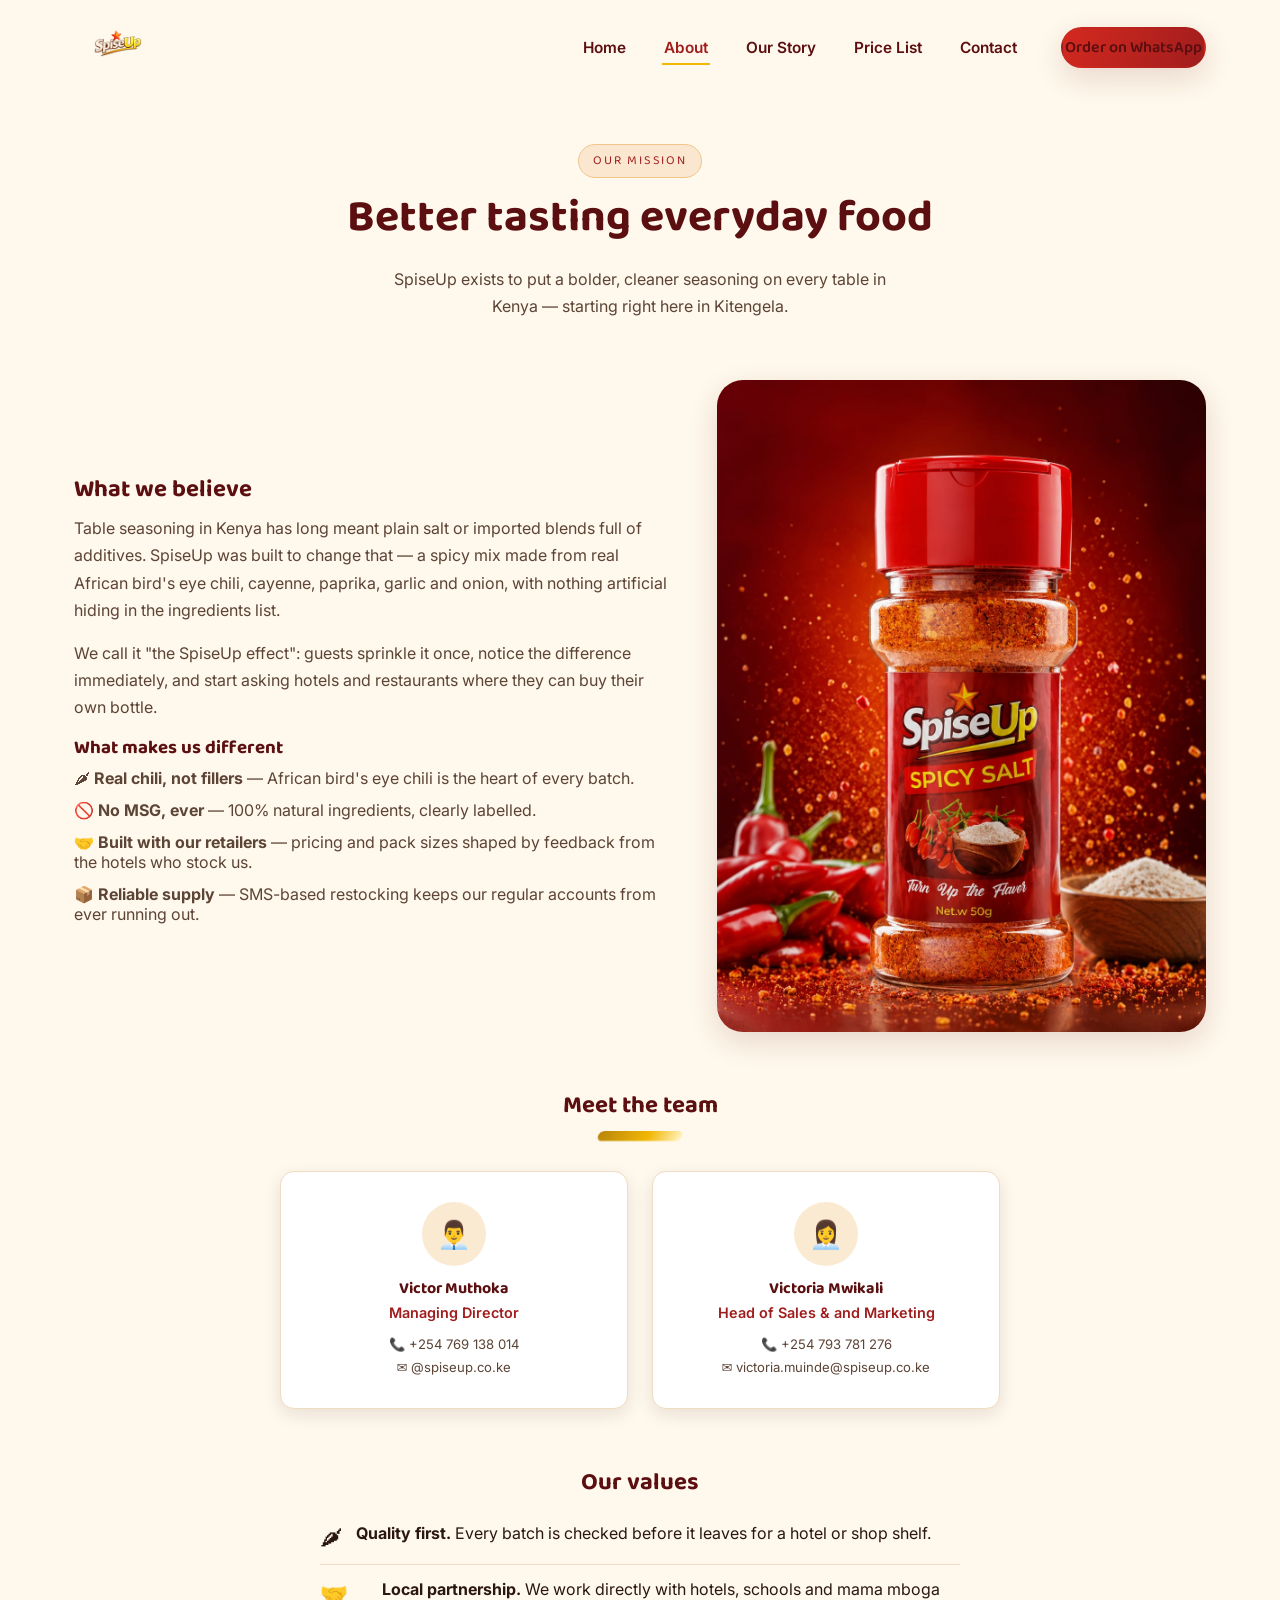
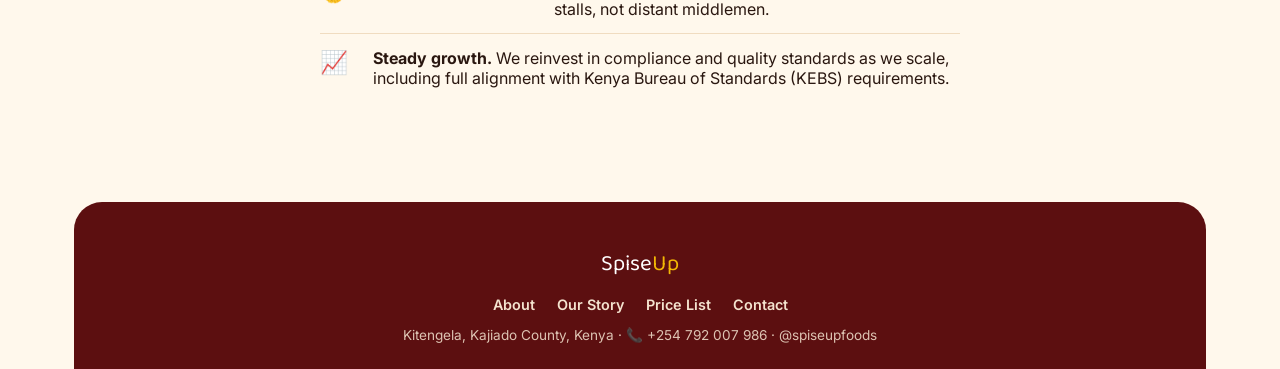
==== about.html @ 9e59626f "Updated Website" ====
<!DOCTYPE html>
<html lang="en">
<head>
  <meta charset="UTF-8">
  <meta name="viewport" content="width=device-width, initial-scale=1.0">
  <title>About SpiseUp — Our Mission</title>
  <link rel="icon" href="images\spiseup.png">
  <link href="https://fonts.googleapis.com/css2?family=Baloo+2:wght@500;600;700;800&family=Inter:wght@400;500;600;700&display=swap" rel="stylesheet">
  <link rel="stylesheet" href="style.css">
</head>
<body>
  <div class="container">
    <nav class="navbar">
      <a href="index.html" class="logo"><img src="images\spiseup.png" alt="SpiseUp logo" class="logo-img"></a>
      <ul class="nav-links" id="navLinks">
        <li><a href="index.html">Home</a></li>
        <li><a href="about.html" class="active">About</a></li>
        <li><a href="story.html">Our Story</a></li>
        <li><a href="wholesale.html">Price List</a></li>
        <li><a href="contact.html">Contact</a></li>
        <li class="nav-cta"><a href="https://wa.me/254792007986" class="btn-primary order-btn" target="_blank" rel="noopener">Order on WhatsApp</a></li>
      </ul>
      <button class="nav-toggle" id="navToggle" aria-label="Toggle menu" aria-expanded="false"><span></span><span></span><span></span></button>
    </nav>

    <div class="page-header">
      <div class="eyebrow center">Our mission</div>
      <h1> Better tasting everyday food</h1>
      <p>SpiseUp exists to put a bolder, cleaner seasoning on every table in Kenya — starting right here in Kitengela.</p>
    </div>

    <div class="about-content">
      <div class="about-grid">
        <div class="about-text">
          <h2>What we believe</h2>
          <p>Table seasoning in Kenya has long meant plain salt or imported blends full of additives. SpiseUp was built to change that — a spicy mix made from real African bird's eye chili, cayenne, paprika, garlic and onion, with nothing artificial hiding in the ingredients list.</p>
          <p>We call it "the SpiseUp effect": guests sprinkle it once, notice the difference immediately, and start asking hotels and restaurants where they can buy their own bottle.</p>
          <h3>What makes us different</h3>
          <ul class="about-list">
            <li>🌶 <strong>Real chili, not fillers</strong> — African bird's eye chili is the heart of every batch.</li>
            <li>🚫 <strong>No MSG, ever</strong> — 100% natural ingredients, clearly labelled.</li>
            <li>🤝 <strong>Built with our retailers</strong> — pricing and pack sizes shaped by feedback from the hotels who stock us.</li>
            <li>📦 <strong>Reliable supply</strong> — SMS-based restocking keeps our regular accounts from ever running out.</li>
          </ul>
        </div>
        <div class="about-image">
          <img src="images/bottle-studio.jpg" alt="SpiseUp Spicy Mix bottle with fresh chili peppers">
        </div>
      </div>

      <div class="team-section">
        <h2>Meet the team</h2>
        <div class="swoosh center" style="display:block; margin:0 auto 30px;"></div>
        <div class="team-grid">
          <div class="team-member">
            <div class="member-avatar">👨‍💼</div>
            <h4>Victor Muthoka</h4>
            <p class="role">Managing Director</p>
            <p class="contact-line">📞 +254 769 138 014<br>✉️ <victor class="muthoka"></victor>@spiseup.co.ke</p>
          </div>
          <div class="team-member">
            <div class="member-avatar">👩‍💼</div>
            <h4>Victoria Mwikali</h4>
            <p class="role">Head of Sales &amp; and Marketing</p>
            <p class="contact-line">📞 +254 793 781 276<br>✉️ victoria.muinde@spiseup.co.ke</p>
          </div>
        </div>
      </div>

      <div class="values-section" style="padding-top:0;">
        <h2>Our values</h2>
        <ul class="values-list">
          <li><span class="values-icon">🌶</span><div><strong>Quality first.</strong> Every batch is checked before it leaves for a hotel or shop shelf.</div></li>
          <li><span class="values-icon">🤝</span><div><strong>Local partnership.</strong> We work directly with hotels, schools and mama mboga stalls, not distant middlemen.</div></li>
          <li><span class="values-icon">📈</span><div><strong>Steady growth.</strong> We reinvest in compliance and quality standards as we scale, including full alignment with Kenya Bureau of Standards (KEBS) requirements.</div></li>
        </ul>
      </div>
    </div>

    <footer>
      <div class="logo-line">Spise<span>Up</span></div>
      <div class="footer-links">
        <a href="about.html">About</a>
        <a href="story.html">Our Story</a>
        <a href="wholesale.html">Price List</a>
        <a href="contact.html">Contact</a>
      </div>
      <div class="footer-meta">Kitengela, Kajiado County, Kenya · 📞 +254 792 007 986 · @spiseupfoods</div>
    </footer>
  </div>
  <script src="script.js"></script>
</body>
</html>
---- style.css ----
/* =========================================================
   SpiseUp Spicy Salt — Brand Stylesheet
   Palette pulled directly from the product label:
   deep maroon shadow, brand red, gold lettering, cream base
   ========================================================= */

:root {
  --maroon:      #5c0f10;   /* deepest shadow on the label gradient */
  --red:         #a01d1d;   /* core label red */
  --red-bright:  #d4291f;   /* hot accent / hover / CTA */
  --gold:        #f2b705;   /* "Up" lettering gold */
  --gold-dark:   #b9860a;   /* gold on light backgrounds (AA contrast) */
  --cream:       #fff8ec;   /* base page background */
  --cream-deep:  #fbead2;   /* alternate section background */
  --ink:         #2a1710;   /* near-black brown for body text */
  --ink-soft:    #5c4436;   /* secondary text */
  --white:       #ffffff;

  --font-display: "Baloo 2", "Fredoka", system-ui, sans-serif;
  --font-body: "Inter", system-ui, -apple-system, sans-serif;

  --radius: 14px;
  --radius-lg: 26px;
  --shadow-soft: 0 10px 30px rgba(92, 15, 16, 0.14);
  --shadow-card: 0 6px 18px rgba(42, 23, 16, 0.10);
  --container: 1180px;
}

* { box-sizing: border-box; }
html { scroll-behavior: smooth; }

body {
  margin: 0;
  font-family: var(--font-body);
  color: var(--ink);
  background: var(--cream);
  -webkit-font-smoothing: antialiased;
  overflow-x: hidden;
}

img { max-width: 100%; display: block; }
a { text-decoration: none; color: inherit; }
ul { list-style: none; margin: 0; padding: 0; }

h1, h2, h3, h4 {
  font-family: var(--font-display);
  color: var(--maroon);
  line-height: 1.15;
  margin: 0 0 0.5em;
}

p { line-height: 1.7; color: var(--ink-soft); margin: 0 0 1em; }

.container {
  max-width: var(--container);
  margin: 0 auto;
  padding: 0 24px;
}

:focus-visible {
  outline: 3px solid var(--gold-dark);
  outline-offset: 2px;
}

@media (prefers-reduced-motion: reduce) {
  * { animation: none !important; transition: none !important; }
}

/* ---------- Signature motif: the gold swoosh ---------- */
.swoosh {
  display: inline-block;
  width: 84px;
  height: 10px;
  margin-top: 6px;
  background: linear-gradient(100deg, var(--gold-dark), var(--gold) 60%, #fff4c2);
  border-radius: 999px;
  transform: skewX(-18deg);
}
.center .swoosh { margin-left: auto; margin-right: auto; }

.eyebrow {
  display: inline-flex;
  align-items: center;
  gap: 8px;
  font-family: var(--font-display);
  font-size: 0.78rem;
  letter-spacing: 0.14em;
  text-transform: uppercase;
  color: var(--red);
  background: #fbe6cf;
  border: 1px solid #f0c68a;
  padding: 6px 14px;
  border-radius: 999px;
  margin-bottom: 14px;
}

/* ---------- Buttons ---------- */
.btn-primary, .btn-outline, .btn-ghost {
  display: inline-flex;
  align-items: center;
  gap: 8px;
  font-family: var(--font-display);
  font-weight: 600;
  font-size: 1rem;
  padding: 14px 28px;
  border-radius: 999px;
  border: 2px solid transparent;
  cursor: pointer;
  transition: transform 0.15s ease, box-shadow 0.15s ease, background 0.15s ease;
}
.btn-primary {
  background: linear-gradient(120deg, var(--red-bright), var(--red));
  color: var(--white);
  box-shadow: var(--shadow-soft);
}
.btn-primary:hover { transform: translateY(-2px); box-shadow: 0 14px 30px rgba(160,29,29,0.28); }

.btn-outline {
  background: transparent;
  color: var(--maroon);
  border-color: var(--maroon);
}
.btn-outline:hover { background: var(--maroon); color: var(--white); }

.btn-gold {
  background: linear-gradient(120deg, var(--gold), #ffd447);
  color: var(--maroon);
  box-shadow: 0 10px 24px rgba(242, 183, 5, 0.35);
}
.btn-gold:hover { transform: translateY(-2px); }

/* ---------- Navbar ---------- */
.navbar {
  display: flex;
  align-items: center;
  justify-content: space-between;
  padding: 18px 0;
}
.logo-img {
  height: 58px;
  width: auto;
  transform-origin: center;
  animation: navLogoPop 0.9s cubic-bezier(0.34, 1.56, 0.64, 1) both;
}

/* Logo pops in from small to full size so it's the first thing that catches the eye */
@keyframes navLogoPop {
  0% { opacity: 0; transform: scale(0.3); }
  55% { opacity: 1; transform: scale(1.18); }
  75% { transform: scale(0.95); }
  100% { opacity: 1; transform: scale(1); }
}

@media (max-width: 600px) {
  .logo-img { height: 46px; }
}
.nav-links {
  display: flex;
  gap: 34px;
  align-items: center;
  font-weight: 600;
  font-size: 0.96rem;
}
.nav-links a {
  color: var(--maroon);
  padding: 6px 2px;
  border-bottom: 2px solid transparent;
  transition: border-color 0.15s ease, color 0.15s ease;
}
.nav-links a:hover, .nav-links a.active {
  border-color: var(--gold);
  color: var(--red);
}
.nav-cta { margin-left: 8px; }

.nav-toggle {
  display: none;
  flex-direction: column;
  gap: 5px;
  background: none;
  border: none;
  cursor: pointer;
  padding: 6px;
}
.nav-toggle span {
  width: 26px;
  height: 3px;
  background: var(--maroon);
  border-radius: 2px;
}

@media (max-width: 860px) {
  .nav-toggle { display: flex; }
  .nav-links {
    position: absolute;
    top: 76px;
    left: 24px;
    right: 24px;
    background: var(--white);
    flex-direction: column;
    align-items: flex-start;
    gap: 4px;
    padding: 18px;
    border-radius: var(--radius);
    box-shadow: var(--shadow-soft);
    display: none;
    z-index: 40;
  }
  .nav-links.open { display: flex; }
  .nav-links a { width: 100%; padding: 10px 4px; }
  .nav-cta { width: 100%; }
  .nav-cta .btn-primary, .nav-cta .btn-outline { width: 100%; justify-content: center; }
}

/* ---------- Hero ---------- */
.hero {
  display: grid;
  grid-template-columns: 1.05fr 0.95fr;
  align-items: center;
  gap: 40px;
  padding: 40px 0 70px;
  position: relative;
}
.hero::before {
  content: "";
  position: absolute;
  top: -60px; right: -140px;
  width: 480px; height: 480px;
  background: radial-gradient(circle, rgba(160,29,29,0.14), transparent 70%);
  z-index: -1;
  border-radius: 50%;
}
.hero-badge {
  display: inline-block;
  font-family: var(--font-display);
  font-size: 0.82rem;
  letter-spacing: 0.08em;
  color: var(--maroon);
  background: var(--cream-deep);
  border: 1px solid #eccd93;
  padding: 7px 16px;
  border-radius: 999px;
  margin-bottom: 18px;
}
.hero h1 {
  font-size: clamp(2.3rem, 4.6vw, 3.6rem);
  font-weight: 700;
}
.hero-highlight {
  background: linear-gradient(100deg, var(--red-bright), var(--red) 60%);
  -webkit-background-clip: text;
  background-clip: text;
  color: transparent;
}
.hero-description { font-size: 1.08rem; max-width: 46ch; }
.hero-actions { display: flex; gap: 14px; flex-wrap: wrap; margin: 22px 0 34px; }

.hero-stats {
  display: flex;
  gap: 34px;
  flex-wrap: wrap;
}
.stat {
  font-family: var(--font-display);
  font-size: 1.6rem;
  color: var(--red);
  font-weight: 700;
}
.stat span {
  display: block;
  font-family: var(--font-body);
  font-size: 0.78rem;
  font-weight: 500;
  color: var(--ink-soft);
  margin-top: 2px;
}

.hero-image { position: relative; display: flex; justify-content: center; }
.hero-image::before {
  content: "";
  position: absolute;
  width: 320px; height: 320px;
  background: radial-gradient(circle, rgba(242,183,5,0.30), transparent 72%);
  border-radius: 50%;
  z-index: 0;
}
.hero-image-img {
  position: relative;
  z-index: 1;
  max-height: 420px;
  width: auto;
  margin: 0 auto;
  filter: drop-shadow(0 22px 30px rgba(42,23,16,0.25));
}

@media (max-width: 900px) {
  .hero { grid-template-columns: 1fr; text-align: center; padding-top: 20px; }
  .hero-description { margin: 0 auto 1em; }
  .hero-actions, .hero-stats { justify-content: center; }
  .hero-image { order: -1; }
}

/* ---------- Section shared ---------- */
.section-title {
  font-size: clamp(1.6rem, 3vw, 2.2rem);
}
.section-sub {
  max-width: 56ch;
  margin: 0 auto 40px;
  color: var(--ink-soft);
}
.center { text-align: center; }
section, .featured, .menu-preview, .cta-section { padding: 70px 0; }

/* ---------- Feature cards ---------- */
.cards {
  display: grid;
  grid-template-columns: repeat(4, 1fr);
  gap: 22px;
}
.card {
  background: var(--white);
  border: 1px solid #f0dcc0;
  border-radius: var(--radius-lg);
  padding: 28px 24px;
  box-shadow: var(--shadow-card);
  transition: transform 0.18s ease, box-shadow 0.18s ease;
}
.card:hover { transform: translateY(-6px); box-shadow: var(--shadow-soft); }
.card-icon {
  width: 52px; height: 52px;
  display: flex; align-items: center; justify-content: center;
  font-size: 1.5rem;
  background: var(--cream-deep);
  border-radius: 14px;
  margin-bottom: 14px;
}
.card h3 { font-size: 1.15rem; margin-bottom: 8px; }
.card p { font-size: 0.94rem; margin: 0; }

@media (max-width: 980px) { .cards { grid-template-columns: 1fr 1fr; } }
@media (max-width: 600px) { .cards { grid-template-columns: 1fr; } }

/* ---------- Product spotlight ---------- */
.menu-preview { background: var(--cream-deep); border-radius: var(--radius-lg); }
.menu-grid {
  display: grid;
  grid-template-columns: repeat(3, 1fr);
  gap: 26px;
}
.menu-item {
  background: var(--white);
  border-radius: var(--radius);
  overflow: hidden;
  box-shadow: var(--shadow-card);
  text-align: center;
  padding-bottom: 20px;
  display: flex;
  flex-direction: column;
}
.menu-img-wrap {
  width: 100%;
  aspect-ratio: 4 / 5;
  overflow: hidden;
  border-bottom: 4px solid var(--gold);
  background: var(--cream-deep);
}
.menu-img {
  width: 100%;
  height: 100%;
  object-fit: cover;
}

/* Text-only spec card, used when a photo isn't the best fit */
.menu-item-info {
  background: var(--cream-deep);
  border-radius: var(--radius);
  box-shadow: var(--shadow-card);
  padding: 30px 24px;
  text-align: center;
  display: flex;
  flex-direction: column;
  align-items: center;
  justify-content: center;
}
.menu-item-info .spec-icon {
  font-size: 2.2rem;
  margin-bottom: 14px;
}
.menu-item h4 { margin: 16px 0 4px; font-size: 1.05rem; }
.price {
  font-family: var(--font-display);
  color: var(--red);
  font-weight: 700;
}
.tag-row { display: flex; gap: 8px; flex-wrap: wrap; justify-content: center; margin-top: 10px; }
.chip {
  font-size: 0.72rem;
  font-weight: 700;
  padding: 4px 11px;
  border-radius: 999px;
}
.chip-chili { background: #fff0e0; color: #c05000; border: 1px solid #f0c090; }
.chip-green { background: #e6f4e6; color: #2b7a2b; border: 1px solid #a8d8a8; }
.chip-blue  { background: #e6ecff; color: #3049b0; border: 1px solid #aebbf2; }
.chip-gold  { background: #fff5c0; color: #8a6a00; border: 1px solid #e6c94a; }

@media (max-width: 900px) { .menu-grid { grid-template-columns: 1fr; } }

/* ---------- Channels row ---------- */
.channels {
  display: grid;
  grid-template-columns: repeat(4, 1fr);
  gap: 20px;
}
.channel {
  text-align: center;
  padding: 26px 16px;
  border: 1px dashed #e3bf85;
  border-radius: var(--radius);
}
.channel-icon { font-size: 1.8rem; margin-bottom: 10px; }
.channel h4 { font-size: 1rem; margin-bottom: 4px; }
.channel p { font-size: 0.85rem; margin: 0; }
@media (max-width: 900px) { .channels { grid-template-columns: 1fr 1fr; } }
@media (max-width: 560px) { .channels { grid-template-columns: 1fr; } }

/* ---------- CTA banner ---------- */
.cta-section {
  background: linear-gradient(120deg, var(--maroon), var(--red) 65%);
  border-radius: var(--radius-lg);
  color: var(--cream);
  display: flex;
  align-items: center;
  justify-content: space-between;
  gap: 24px;
  flex-wrap: wrap;
  padding: 50px 44px;
}
.cta-text h2 { color: var(--white); }
.cta-text p { color: #f4d9c8; margin: 0; }

@media (max-width: 700px) {
  .cta-section { flex-direction: column; text-align: center; padding: 40px 26px; }
}

/* ---------- Page header (inner pages) ---------- */
.page-header {
  text-align: center;
  padding: 50px 0 20px;
}
.page-header h1 { font-size: clamp(2rem, 4vw, 2.8rem); }
.page-header p { max-width: 50ch; margin: 0 auto; }

/* ---------- About page ---------- */
.about-grid {
  display: grid;
  grid-template-columns: 1.1fr 0.9fr;
  gap: 46px;
  align-items: center;
  padding: 40px 0;
}
.about-list li { margin-bottom: 12px; color: var(--ink-soft); }
.about-image img {
  border-radius: var(--radius-lg);
  box-shadow: var(--shadow-soft);
}
@media (max-width: 900px) { .about-grid { grid-template-columns: 1fr; } }

.team-section { padding: 20px 0 60px; text-align: center; }
.team-grid {
  display: grid;
  grid-template-columns: repeat(2, 1fr);
  gap: 24px;
  max-width: 720px;
  margin: 30px auto 0;
}
.team-member {
  background: var(--white);
  border: 1px solid #f0dcc0;
  border-radius: var(--radius);
  padding: 30px 20px;
  box-shadow: var(--shadow-card);
}
.member-avatar {
  width: 64px; height: 64px;
  margin: 0 auto 14px;
  border-radius: 50%;
  background: var(--cream-deep);
  display: flex; align-items: center; justify-content: center;
  font-size: 1.7rem;
}
.team-member h4 { margin-bottom: 2px; }
.team-member p { margin: 0; font-size: 0.9rem; }
.team-member .role { color: var(--red); font-weight: 600; }
.team-member .contact-line { font-size: 0.82rem; margin-top: 8px; }
@media (max-width: 600px) { .team-grid { grid-template-columns: 1fr; } }

.values-list { max-width: 640px; margin: 0 auto; }
.values-list li {
  display: flex; gap: 14px; align-items: flex-start;
  padding: 14px 0;
  border-bottom: 1px solid #f0dcc0;
}
.values-list li:last-child { border-bottom: none; }
.values-icon { font-size: 1.4rem; }

/* ---------- Story timeline ---------- */
.story-timeline {
  max-width: 780px;
  margin: 0 auto;
  padding: 30px 0 60px;
}
.timeline-item {
  display: grid;
  grid-template-columns: 100px 1fr;
  gap: 24px;
  position: relative;
  padding-bottom: 40px;
}
.timeline-item::before {
  content: "";
  position: absolute;
  left: 49px; top: 44px; bottom: -6px;
  width: 2px;
  background: repeating-linear-gradient(to bottom, var(--gold) 0 6px, transparent 6px 12px);
}
.timeline-item:last-child::before { display: none; }
.timeline-year {
  font-family: var(--font-display);
  font-weight: 700;
  color: var(--white);
  background: var(--red);
  border-radius: 50%;
  width: 68px; height: 68px;
  display: flex; align-items: center; justify-content: center;
  font-size: 0.95rem;
  box-shadow: var(--shadow-card);
}
.timeline-content h3 { margin-bottom: 6px; font-size: 1.15rem; }
@media (max-width: 620px) {
  .timeline-item { grid-template-columns: 60px 1fr; gap: 16px; }
  .timeline-year { width: 46px; height: 46px; font-size: 0.7rem; }
  .timeline-item::before { left: 33px; }
}

.values-section { padding: 20px 0 60px; text-align: center; }
.values-grid {
  display: grid;
  grid-template-columns: repeat(3, 1fr);
  gap: 22px;
  margin-top: 30px;
}
.value-card {
  background: var(--white);
  border: 1px solid #f0dcc0;
  border-radius: var(--radius);
  padding: 26px 20px;
  box-shadow: var(--shadow-card);
}
.value-icon { font-size: 1.6rem; margin-bottom: 10px; }
@media (max-width: 800px) { .values-grid { grid-template-columns: 1fr; } }

/* ---------- Contact page ---------- */
.contact-wrapper {
  display: grid;
  grid-template-columns: 0.9fr 1.1fr;
  gap: 36px;
  padding: 30px 0 50px;
}
.contact-info { display: grid; gap: 18px; grid-template-columns: 1fr 1fr; align-content: start; }
.info-card {
  background: var(--white);
  border: 1px solid #f0dcc0;
  border-radius: var(--radius);
  padding: 22px;
  box-shadow: var(--shadow-card);
}
.info-icon { font-size: 1.5rem; margin-bottom: 8px; }
.info-card h3 { font-size: 1rem; margin-bottom: 6px; }
.info-card p { margin: 0; font-size: 0.9rem; }

.contact-form {
  background: var(--white);
  border-radius: var(--radius-lg);
  padding: 34px;
  box-shadow: var(--shadow-soft);
}
.contact-form h2 { margin-bottom: 18px; }
.contact-form input, .contact-form textarea {
  width: 100%;
  font-family: var(--font-body);
  font-size: 0.96rem;
  padding: 13px 16px;
  margin-bottom: 14px;
  border: 1.5px solid #e7d3b8;
  border-radius: 10px;
  background: var(--cream);
  color: var(--ink);
}
.contact-form input:focus, .contact-form textarea:focus {
  outline: none;
  border-color: var(--red);
  background: var(--white);
}
.form-message {
  margin-top: 12px;
  font-size: 0.9rem;
  font-weight: 600;
  color: var(--red);
  min-height: 1.2em;
}

.map-placeholder { padding-bottom: 60px; }
.map-box {
  background: var(--cream-deep);
  border: 1px dashed #e3bf85;
  border-radius: var(--radius-lg);
  padding: 50px 24px;
  text-align: center;
}
.map-box p { margin: 0; color: var(--ink-soft); }

@media (max-width: 900px) {
  .contact-wrapper { grid-template-columns: 1fr; }
  .contact-info { grid-template-columns: 1fr 1fr; }
}
@media (max-width: 560px) { .contact-info { grid-template-columns: 1fr; } }

/* ---------- Footer ---------- */
footer {
  background: var(--maroon);
  color: #f4e3cf;
  margin-top: 40px;
  border-radius: 28px 28px 0 0;
  padding: 44px 24px 26px;
  text-align: center;
}
footer .logo-line {
  font-family: var(--font-display);
  font-size: 1.4rem;
  color: var(--white);
  margin-bottom: 14px;
}
footer .logo-line span { color: var(--gold); }
.footer-links {
  display: flex;
  gap: 22px;
  justify-content: center;
  flex-wrap: wrap;
  margin-bottom: 14px;
  font-weight: 600;
  font-size: 0.9rem;
}
.footer-links a:hover { color: var(--gold); }
footer .footer-meta { font-size: 0.85rem; opacity: 0.85; }

/* ---------- Toast (from script.js) ---------- */
.toast {
  font-family: var(--font-body);
}

/* ---------- Wholesale page (kept structure, retoned) ---------- */
.page { max-width: 980px; margin: 0 auto 60px; }
.header {
  background: linear-gradient(120deg, var(--maroon), var(--red) 70%);
  border-radius: var(--radius-lg);
  padding: 34px 38px;
  color: var(--white);
  position: relative;
  overflow: hidden;
}
.header-top { display: flex; justify-content: space-between; align-items: flex-start; flex-wrap: wrap; gap: 16px; position: relative; z-index: 2; }
.brand-name { font-family: var(--font-display); font-size: 2rem; color: var(--white); }
.brand-name span { color: var(--gold); }
.brand-tag { font-size: 0.85rem; opacity: 0.9; margin-top: 4px; }
.tagline { font-family: var(--font-display); font-style: italic; color: var(--gold); margin-top: 6px; }
.doc-title {
  margin-top: 22px;
  font-family: var(--font-display);
  color: var(--gold);
  letter-spacing: 0.06em;
  font-size: 1.05rem;
  position: relative; z-index: 2;
}
.body { padding: 34px 6px; }
.intro { color: var(--ink-soft); margin-bottom: 30px; font-size: 0.98rem; }
.section-title.small { font-family: var(--font-display); color: var(--maroon); font-size: 1.2rem; margin-bottom: 14px; }

.price-table {
  width: 100%;
  border-collapse: collapse;
  margin-bottom: 40px;
  box-shadow: var(--shadow-card);
  border-radius: var(--radius);
  overflow: hidden;
}
.price-table thead { background: var(--maroon); color: var(--white); }
.price-table th, .price-table td { padding: 14px 16px; text-align: left; font-size: 0.92rem; }
.price-table tbody tr { border-bottom: 1px solid #f0dcc0; background: var(--white); }
.price-table tbody tr.highlight-row { background: #fff5df; }
.tier-label { font-weight: 700; }
.tier-b2b { color: var(--ink); }
.tier-wholesale { color: var(--red); }
.tier-bulk { color: var(--gold-dark); }
.badge-best {
  background: var(--gold);
  color: var(--maroon);
  font-size: 0.65rem;
  padding: 2px 8px;
  border-radius: 999px;
  margin-left: 8px;
}
.price-cell { font-family: var(--font-display); font-weight: 700; color: var(--maroon); }
.revenue-cell { color: var(--ink-soft); }

.terms-box {
  background: var(--cream-deep);
  border-radius: var(--radius);
  padding: 26px 30px;
}
.terms-box h3 { margin-bottom: 12px; }
.terms-list li {
  position: relative;
  padding-left: 20px;
  margin-bottom: 10px;
  color: var(--ink-soft);
  font-size: 0.92rem;
}
.terms-list li::before {
  content: "🌶";
  position: absolute; left: 0; top: 0;
  font-size: 0.8rem;
}

.contact-bar {
  display: grid;
  grid-template-columns: repeat(4, 1fr);
  gap: 18px;
  background: var(--maroon);
  border-radius: var(--radius);
  padding: 24px 30px;
  margin-bottom: 20px;
}
.contact-item { color: var(--cream); }
.contact-label { display: block; font-size: 0.72rem; text-transform: uppercase; letter-spacing: 0.08em; color: var(--gold); margin-bottom: 4px; }
.contact-value { font-weight: 600; font-size: 0.92rem; }
@media (max-width: 800px) { .contact-bar { grid-template-columns: 1fr 1fr; } }
@media (max-width: 500px) { .contact-bar { grid-template-columns: 1fr; } }
.footer.wholesale-footer {
  text-align: center;
  font-size: 0.82rem;
  color: var(--ink-soft);
}

/* =========================================
   SPICEUP BRAND INTRO / SPLASH SCREEN
   ========================================= */

#splash-screen {
  position: fixed;
  inset: 0;
  background: #ffffff;
  display: flex;
  align-items: center;
  justify-content: center;
  z-index: 99999;

  animation: splashFadeOut 0.8s ease-in-out 1.8s forwards;
}

.splash-content {
  display: flex;
  align-items: center;
  justify-content: center;
}

.splash-logo {
  width: 280px;
  height: 280px;
  object-fit: contain;

  animation: spiceUpLogoPop 1.1s cubic-bezier(0.34, 1.56, 0.64, 1)
    forwards;
}

/* Logo enters from small → large */
@keyframes spiceUpLogoPop {

  0% {
    opacity: 0;
    transform: scale(0.25);
  }

  60% {
    opacity: 1;
    transform: scale(1.12);
  }

  100% {
    opacity: 1;
    transform: scale(1);
  }

}

/* Splash screen disappears */
@keyframes splashFadeOut {

  0% {
    opacity: 1;
  }

  100% {
    opacity: 0;
    visibility: hidden;
    pointer-events: none;
  }

}


/* Mobile */
@media (max-width: 600px) {

  .splash-logo {
    width: 210px;
    height: 210px;
  }

}
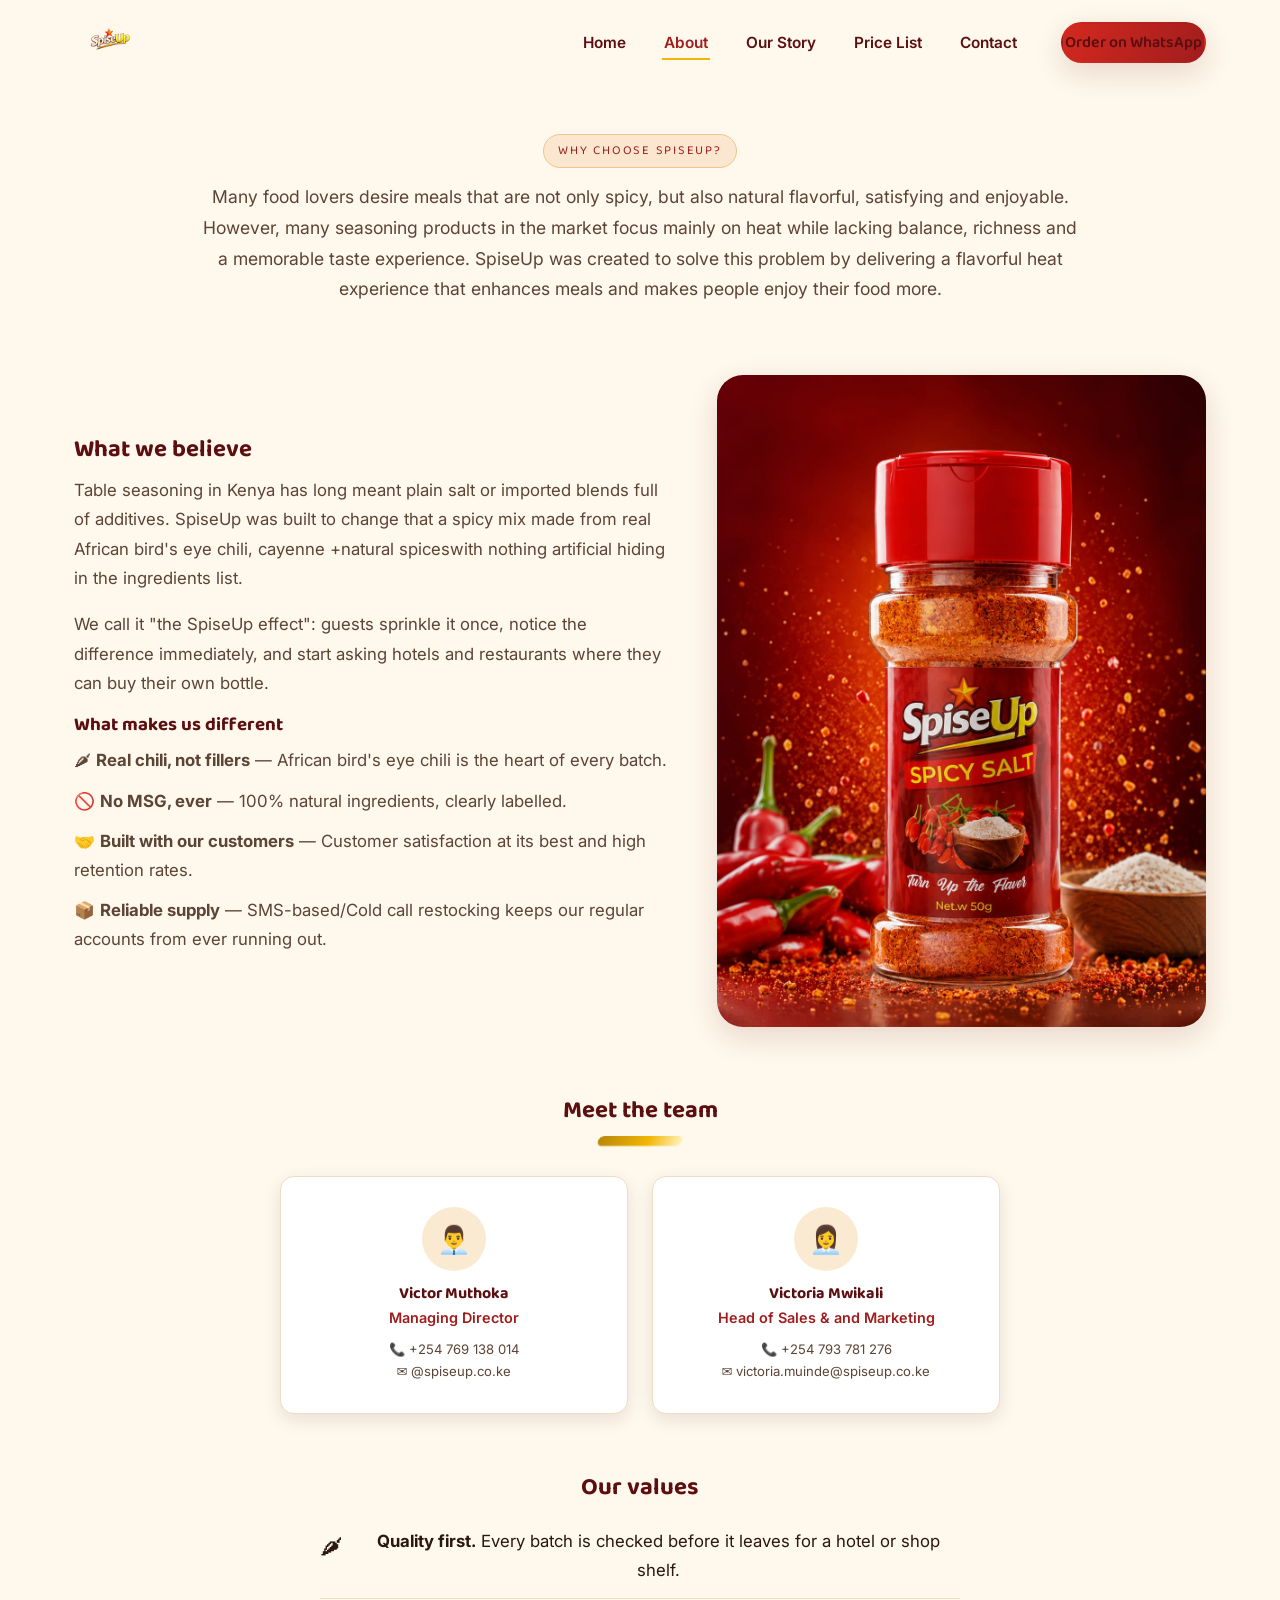
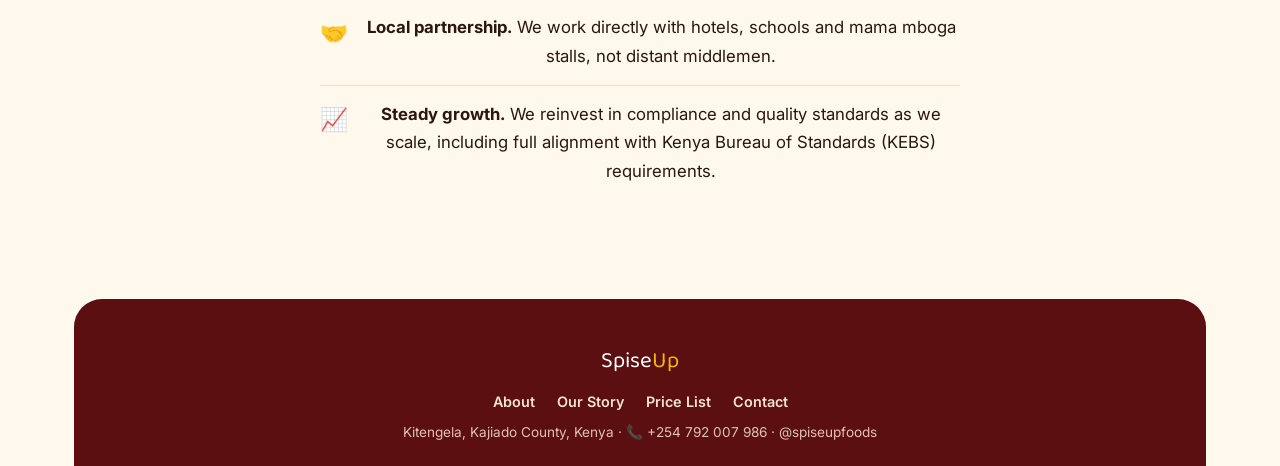
==== commit 143dc851: "updated the website" ====
--- a/about.html
+++ b/about.html
@@ -3,7 +3,7 @@
 <head>
   <meta charset="UTF-8">
   <meta name="viewport" content="width=device-width, initial-scale=1.0">
-  <title>About SpiseUp — Our Mission</title>
+  <title>SpiseUp Spicy Mix - All-Natural African Seasoning</title>
   <link rel="icon" href="images\spiseup.png">
   <link href="https://fonts.googleapis.com/css2?family=Baloo+2:wght@500;600;700;800&family=Inter:wght@400;500;600;700&display=swap" rel="stylesheet">
   <link rel="stylesheet" href="style.css">
@@ -24,23 +24,23 @@
     </nav>
 
     <div class="page-header">
-      <div class="eyebrow center">Our mission</div>
-      <h1> Better tasting everyday food</h1>
-      <p>SpiseUp exists to put a bolder, cleaner seasoning on every table in Kenya — starting right here in Kitengela.</p>
+      <div class="eyebrow center">Why choose SPISEUP?</div>
+      <p>Many food lovers desire meals that are not only spicy, but also natural flavorful, satisfying and enjoyable. However, many seasoning products in the market focus mainly on heat while lacking balance, richness and a memorable taste experience. SpiseUp was created to solve this problem by delivering 
+        a flavorful heat experience that enhances meals and makes people enjoy their food more.</p>
     </div>
 
     <div class="about-content">
       <div class="about-grid">
         <div class="about-text">
           <h2>What we believe</h2>
-          <p>Table seasoning in Kenya has long meant plain salt or imported blends full of additives. SpiseUp was built to change that — a spicy mix made from real African bird's eye chili, cayenne, paprika, garlic and onion, with nothing artificial hiding in the ingredients list.</p>
+          <p>Table seasoning in Kenya has long meant plain salt or imported blends full of additives. SpiseUp was built to change that a spicy mix made from real African bird's eye chili, cayenne +natural spiceswith nothing artificial hiding in the ingredients list.</p>
           <p>We call it "the SpiseUp effect": guests sprinkle it once, notice the difference immediately, and start asking hotels and restaurants where they can buy their own bottle.</p>
           <h3>What makes us different</h3>
           <ul class="about-list">
             <li>🌶 <strong>Real chili, not fillers</strong> — African bird's eye chili is the heart of every batch.</li>
             <li>🚫 <strong>No MSG, ever</strong> — 100% natural ingredients, clearly labelled.</li>
-            <li>🤝 <strong>Built with our retailers</strong> — pricing and pack sizes shaped by feedback from the hotels who stock us.</li>
-            <li>📦 <strong>Reliable supply</strong> — SMS-based restocking keeps our regular accounts from ever running out.</li>
+            <li>🤝 <strong>Built with our customers</strong> — Customer satisfaction at its best and high retention rates.</li>
+            <li>📦 <strong>Reliable supply</strong> — SMS-based/Cold call restocking keeps our regular accounts from ever running out.</li>
           </ul>
         </div>
         <div class="about-image">
--- a/style.css
+++ b/style.css
@@ -24,6 +24,9 @@
   --shadow-soft: 0 10px 30px rgba(92, 15, 16, 0.14);
   --shadow-card: 0 6px 18px rgba(42, 23, 16, 0.10);
   --container: 1180px;
+
+  /* Consistent vertical rhythm between page sections */
+  --space-section: 64px;
 }
 
 * { box-sizing: border-box; }
@@ -137,10 +140,10 @@
   padding: 18px 0;
 }
 .logo-img {
-  height: 58px;
+  height: 48px;
   width: auto;
   transform-origin: center;
-  animation: navLogoPop 0.9s cubic-bezier(0.34, 1.56, 0.64, 1) both;
+  animation: navLogoPop 0.6s cubic-bezier(0.34, 1.56, 0.64, 1) both;
 }
 
 /* Logo pops in from small to full size so it's the first thing that catches the eye */
@@ -152,7 +155,7 @@
 }
 
 @media (max-width: 600px) {
-  .logo-img { height: 46px; }
+  .logo-img { height: 38px; }
 }
 .nav-links {
   display: flex;
@@ -187,13 +190,25 @@
   height: 3px;
   background: var(--maroon);
   border-radius: 2px;
-}
-
-@media (max-width: 860px) {
+  transform-origin: center;
+  transition: transform 0.25s ease, opacity 0.2s ease;
+}
+
+.nav-toggle[aria-expanded="true"] span:nth-child(1) {
+  transform: translateY(8px) rotate(45deg);
+}
+.nav-toggle[aria-expanded="true"] span:nth-child(2) {
+  opacity: 0;
+}
+.nav-toggle[aria-expanded="true"] span:nth-child(3) {
+  transform: translateY(-8px) rotate(-45deg);
+}
+
+@media (max-width: 560px) {
   .nav-toggle { display: flex; }
   .nav-links {
     position: absolute;
-    top: 76px;
+    top: 68px;
     left: 24px;
     right: 24px;
     background: var(--white);
@@ -218,7 +233,7 @@
   grid-template-columns: 1.05fr 0.95fr;
   align-items: center;
   gap: 40px;
-  padding: 40px 0 70px;
+  padding: 36px 0 64px;
   position: relative;
 }
 .hero::before {
@@ -302,15 +317,24 @@
 
 /* ---------- Section shared ---------- */
 .section-title {
-  font-size: clamp(1.6rem, 3vw, 2.2rem);
+  font-size: clamp(1.9rem, 3.5vw, 2.6rem);
 }
 .section-sub {
   max-width: 56ch;
-  margin: 0 auto 40px;
+  margin: 14px auto 40px;
+  line-height: 1.8;
   color: var(--ink-soft);
 }
 .center { text-align: center; }
-section, .featured, .menu-preview, .cta-section { padding: 70px 0; }
+
+/* Single source of truth for section vertical rhythm — avoid re-declaring
+   padding on individual section classes elsewhere, so these never fight
+   a more specific selector further down the sheet. */
+.featured,
+.menu-preview,
+.cta-section {
+  padding: var(--space-section) 0;
+}
 
 /* ---------- Feature cards ---------- */
 .cards {
@@ -342,7 +366,12 @@
 @media (max-width: 600px) { .cards { grid-template-columns: 1fr; } }
 
 /* ---------- Product spotlight ---------- */
-.menu-preview { background: var(--cream-deep); border-radius: var(--radius-lg); }
+.menu-preview {
+  background: var(--cream-deep);
+  border-radius: var(--radius-lg);
+  padding-left: 36px;
+  padding-right: 36px;
+}
 .menu-grid {
   display: grid;
   grid-template-columns: repeat(3, 1fr);
@@ -406,6 +435,9 @@
 .chip-gold  { background: #fff5c0; color: #8a6a00; border: 1px solid #e6c94a; }
 
 @media (max-width: 900px) { .menu-grid { grid-template-columns: 1fr; } }
+@media (max-width: 600px) {
+  .menu-preview { padding-left: 20px; padding-right: 20px; }
+}
 
 /* ---------- Channels row ---------- */
 .channels {
@@ -449,8 +481,8 @@
   text-align: center;
   padding: 50px 0 20px;
 }
-.page-header h1 { font-size: clamp(2rem, 4vw, 2.8rem); }
-.page-header p { max-width: 50ch; margin: 0 auto; }
+.page-header h1 { font-size: clamp(2.5rem, 3vw, 2.8rem); }
+.page-header p { max-width: 80ch; margin: 0 auto; font-size: 1.1rem; line-height: 1.75; }
 
 /* ---------- About page ---------- */
 .about-grid {
@@ -458,9 +490,10 @@
   grid-template-columns: 1.1fr 0.9fr;
   gap: 46px;
   align-items: center;
-  padding: 40px 0;
-}
-.about-list li { margin-bottom: 12px; color: var(--ink-soft); }
+  padding: 50px 0;
+}
+.about-list li { margin-bottom: 12px; color: var(--ink-soft); font-size: 1.05rem; line-height: 1.7; }
+.about-text p { font-size: 1.05rem; line-height: 1.75; }
 .about-image img {
   border-radius: var(--radius-lg);
   box-shadow: var(--shadow-soft);
@@ -501,6 +534,8 @@
   display: flex; gap: 14px; align-items: flex-start;
   padding: 14px 0;
   border-bottom: 1px solid #f0dcc0;
+  font-size: 1.05rem;
+  line-height: 1.7;
 }
 .values-list li:last-child { border-bottom: none; }
 .values-icon { font-size: 1.4rem; }
@@ -760,7 +795,7 @@
 #splash-screen {
   position: fixed;
   inset: 0;
-  background: #ffffff;
+  background: #5c0909;
   display: flex;
   align-items: center;
   justify-content: center;
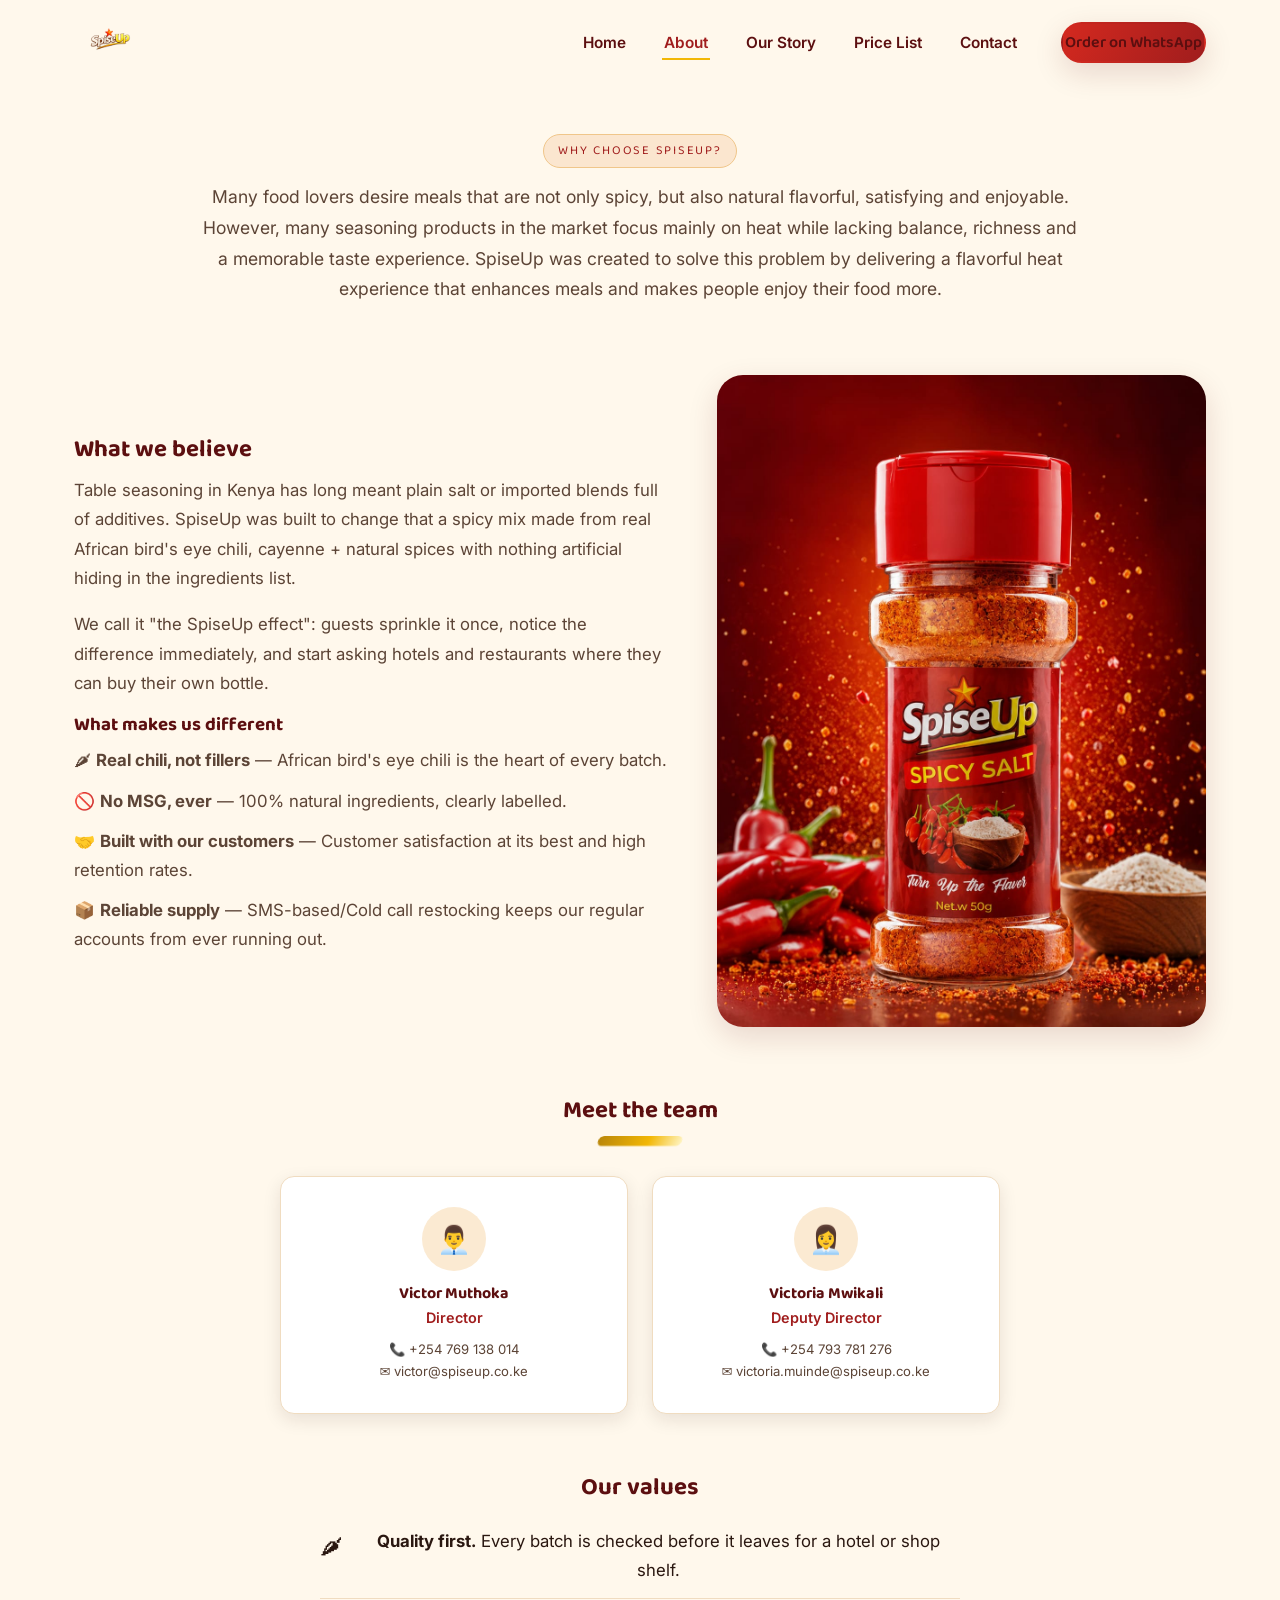
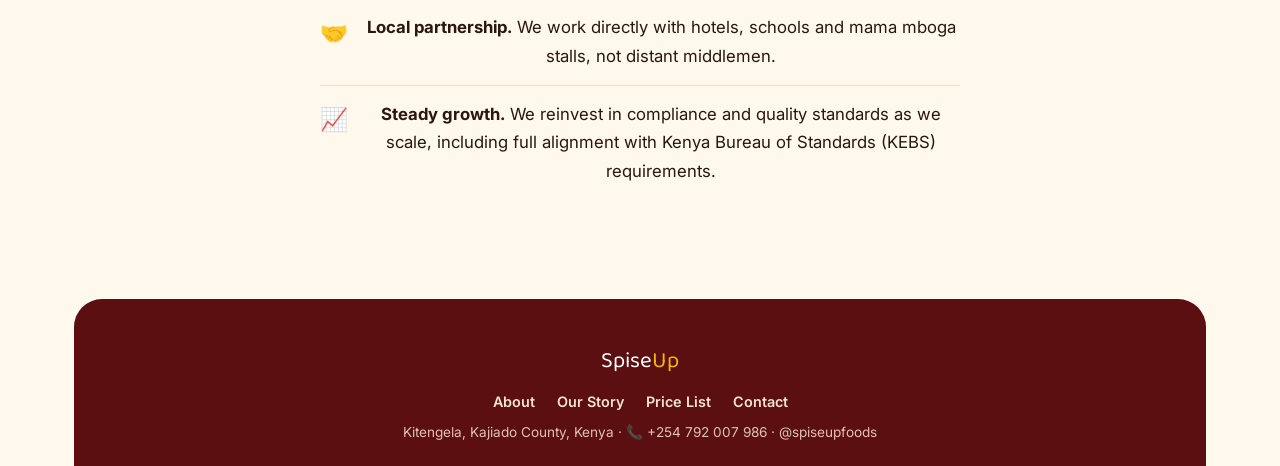
==== commit 13c9d7fe: "updated the website" ====
--- a/about.html
+++ b/about.html
@@ -7,6 +7,9 @@
   <link rel="icon" href="images\spiseup.png">
   <link href="https://fonts.googleapis.com/css2?family=Baloo+2:wght@500;600;700;800&family=Inter:wght@400;500;600;700&display=swap" rel="stylesheet">
   <link rel="stylesheet" href="style.css">
+  <!-- Start of HubSpot Embed Code -->
+  <script type="text/javascript" id="hs-script-loader" async defer src="//js-eu1.hs-scripts.com/149116064.js"></script>
+<!-- End of HubSpot Embed Code -->
 </head>
 <body>
   <div class="container">
@@ -33,7 +36,7 @@
       <div class="about-grid">
         <div class="about-text">
           <h2>What we believe</h2>
-          <p>Table seasoning in Kenya has long meant plain salt or imported blends full of additives. SpiseUp was built to change that a spicy mix made from real African bird's eye chili, cayenne +natural spiceswith nothing artificial hiding in the ingredients list.</p>
+          <p>Table seasoning in Kenya has long meant plain salt or imported blends full of additives. SpiseUp was built to change that a spicy mix made from real African bird's eye chili, cayenne + natural spices with nothing artificial hiding in the ingredients list.</p>
           <p>We call it "the SpiseUp effect": guests sprinkle it once, notice the difference immediately, and start asking hotels and restaurants where they can buy their own bottle.</p>
           <h3>What makes us different</h3>
           <ul class="about-list">
@@ -55,13 +58,13 @@
           <div class="team-member">
             <div class="member-avatar">👨‍💼</div>
             <h4>Victor Muthoka</h4>
-            <p class="role">Managing Director</p>
-            <p class="contact-line">📞 +254 769 138 014<br>✉️ <victor class="muthoka"></victor>@spiseup.co.ke</p>
+            <p class="role">Director</p>
+            <p class="contact-line">📞 +254 769 138 014<br>✉️ <victor class="muthoka"></victor>victor@spiseup.co.ke</p>
           </div>
           <div class="team-member">
             <div class="member-avatar">👩‍💼</div>
             <h4>Victoria Mwikali</h4>
-            <p class="role">Head of Sales &amp; and Marketing</p>
+            <p class="role">Deputy Director</p>
             <p class="contact-line">📞 +254 793 781 276<br>✉️ victoria.muinde@spiseup.co.ke</p>
           </div>
         </div>
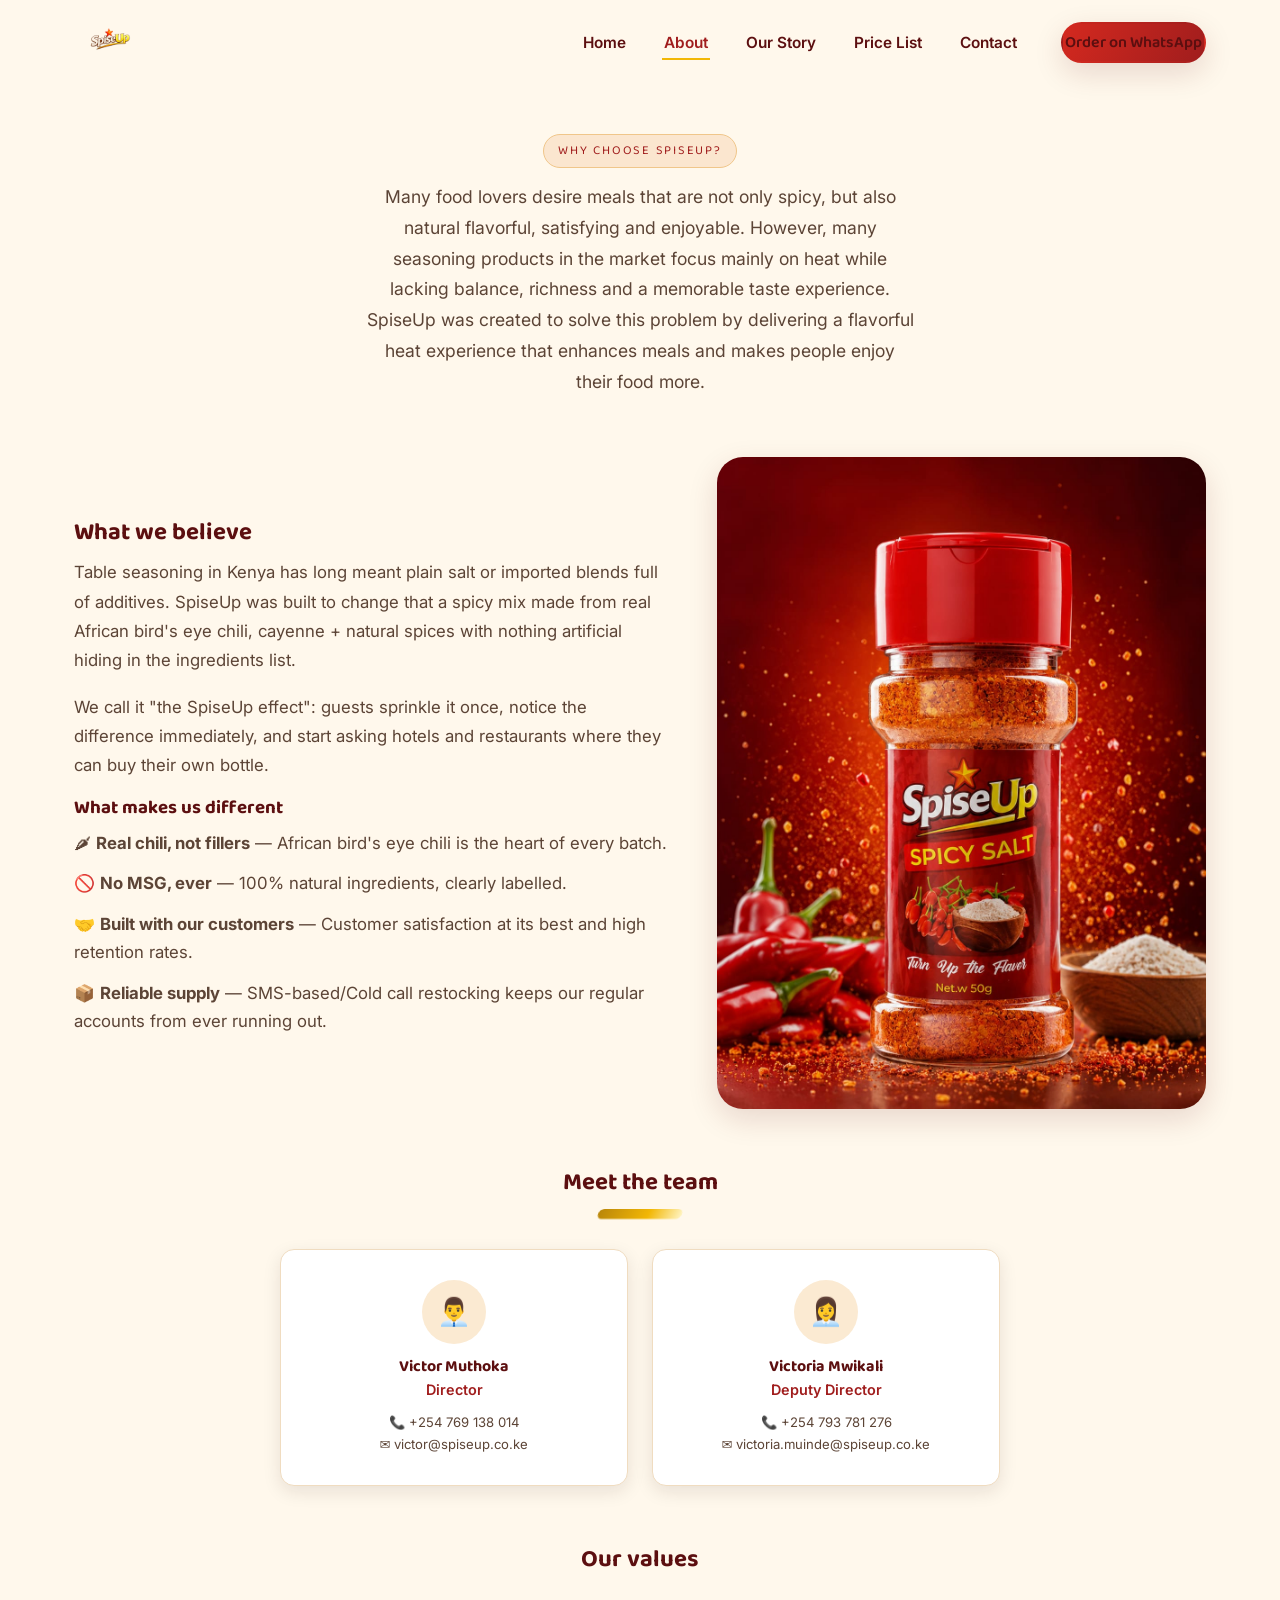
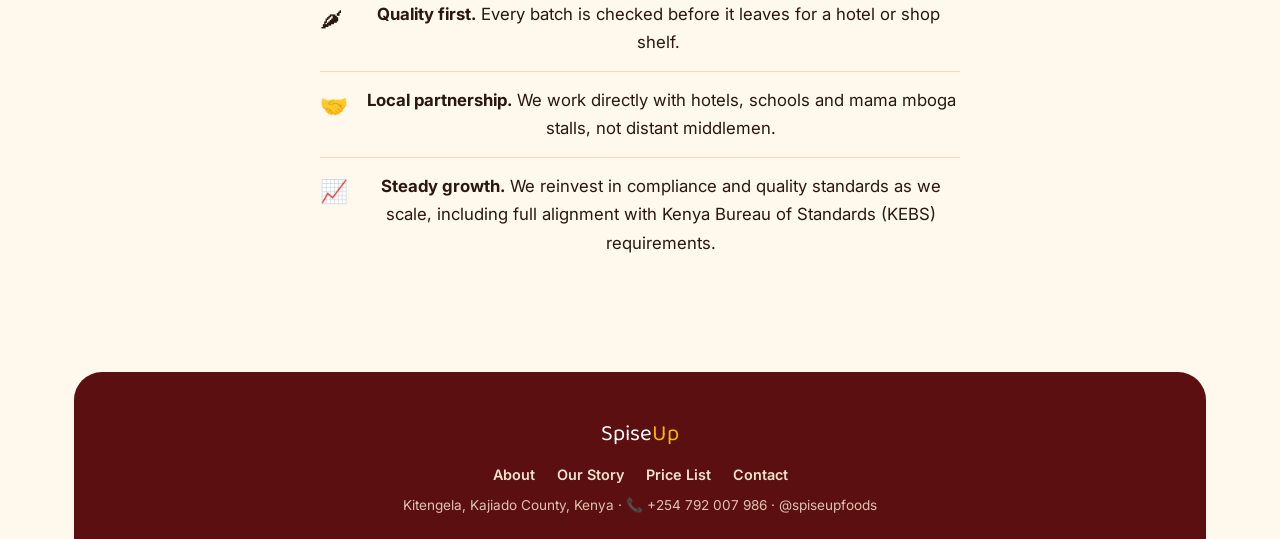
==== commit b4794e05: "removed hubspot connection" ====
--- a/about.html
+++ b/about.html
@@ -7,9 +7,7 @@
   <link rel="icon" href="images\spiseup.png">
   <link href="https://fonts.googleapis.com/css2?family=Baloo+2:wght@500;600;700;800&family=Inter:wght@400;500;600;700&display=swap" rel="stylesheet">
   <link rel="stylesheet" href="style.css">
-  <!-- Start of HubSpot Embed Code -->
-  <script type="text/javascript" id="hs-script-loader" async defer src="//js-eu1.hs-scripts.com/149116064.js"></script>
-<!-- End of HubSpot Embed Code -->
+ 
 </head>
 <body>
   <div class="container">
--- a/style.css
+++ b/style.css
@@ -481,8 +481,8 @@
   text-align: center;
   padding: 50px 0 20px;
 }
-.page-header h1 { font-size: clamp(2.5rem, 3vw, 2.8rem); }
-.page-header p { max-width: 80ch; margin: 0 auto; font-size: 1.1rem; line-height: 1.75; }
+.page-header h1 { font-size: clamp(2rem, 4vw, 2.8rem); }
+.page-header p { max-width: 50ch; margin: 0 auto; font-size: 1.1rem; line-height: 1.75; }
 
 /* ---------- About page ---------- */
 .about-grid {
@@ -490,7 +490,7 @@
   grid-template-columns: 1.1fr 0.9fr;
   gap: 46px;
   align-items: center;
-  padding: 50px 0;
+  padding: 40px 0;
 }
 .about-list li { margin-bottom: 12px; color: var(--ink-soft); font-size: 1.05rem; line-height: 1.7; }
 .about-text p { font-size: 1.05rem; line-height: 1.75; }
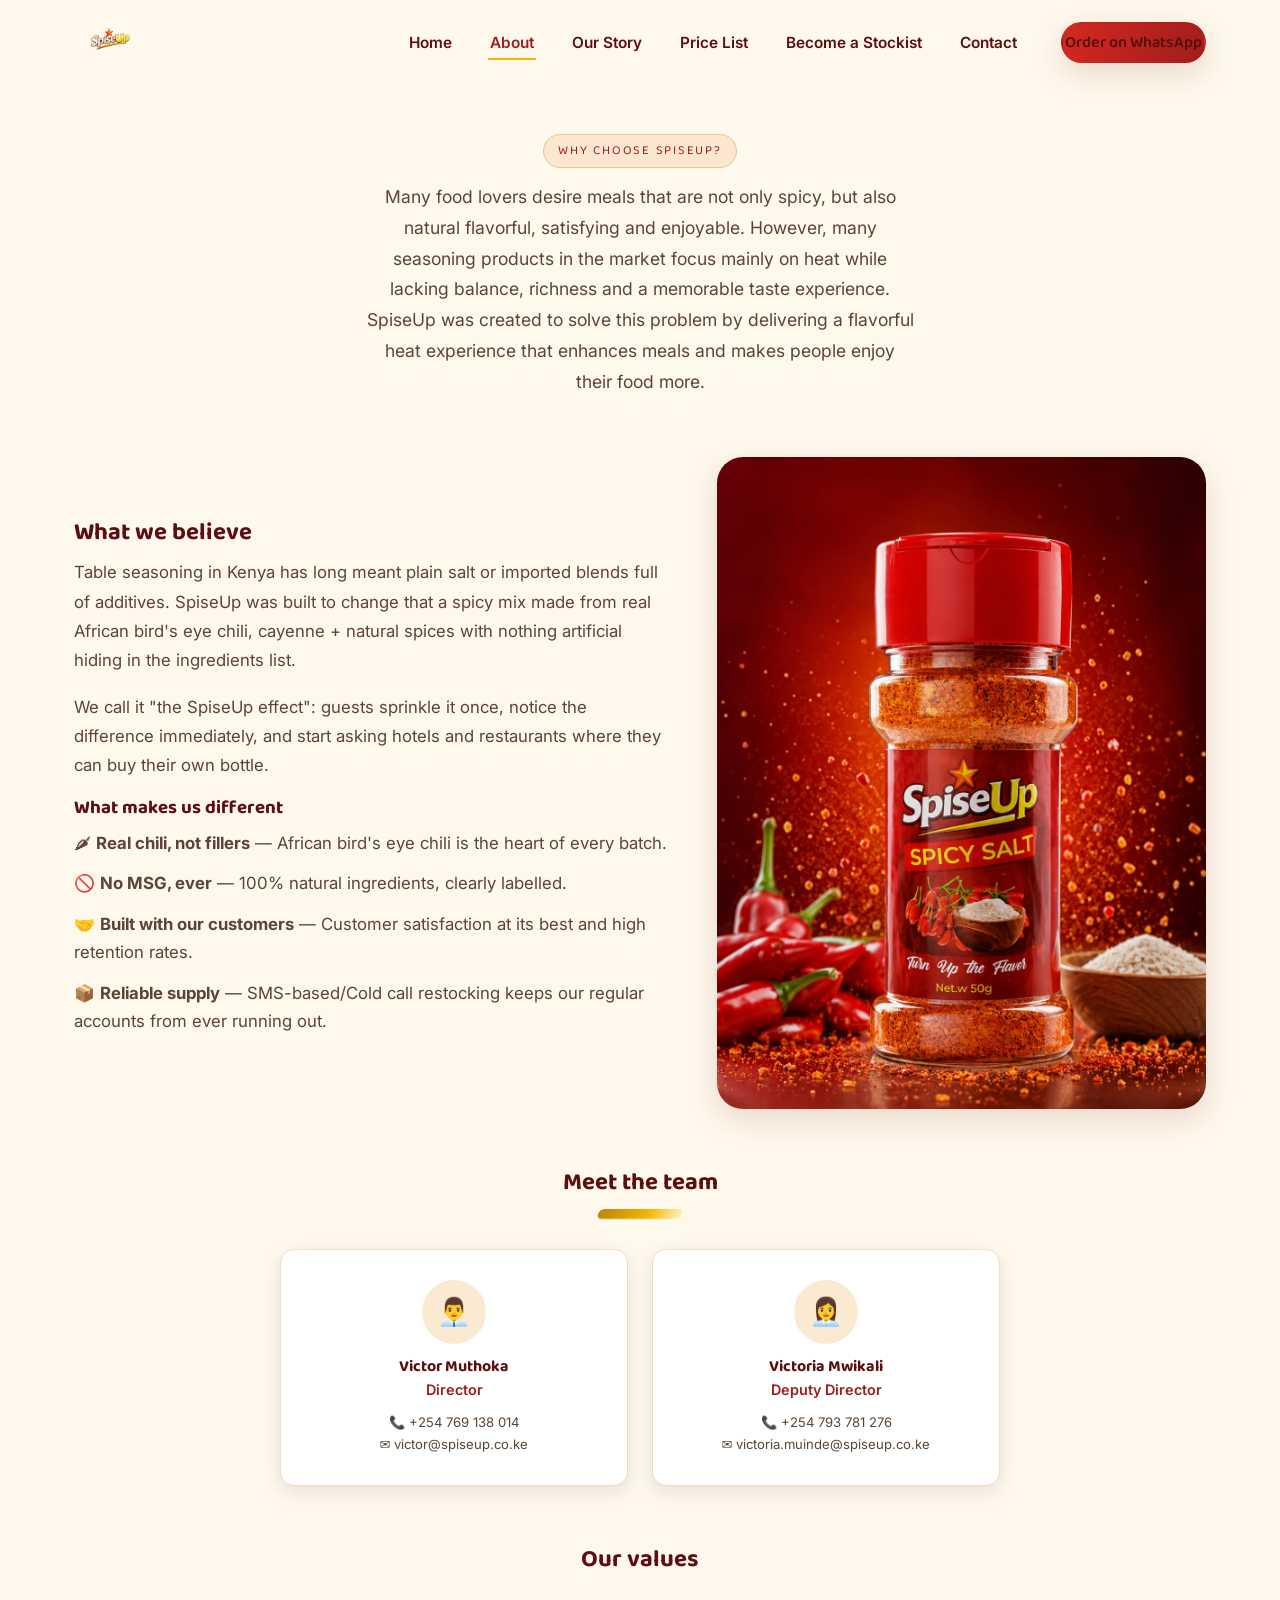
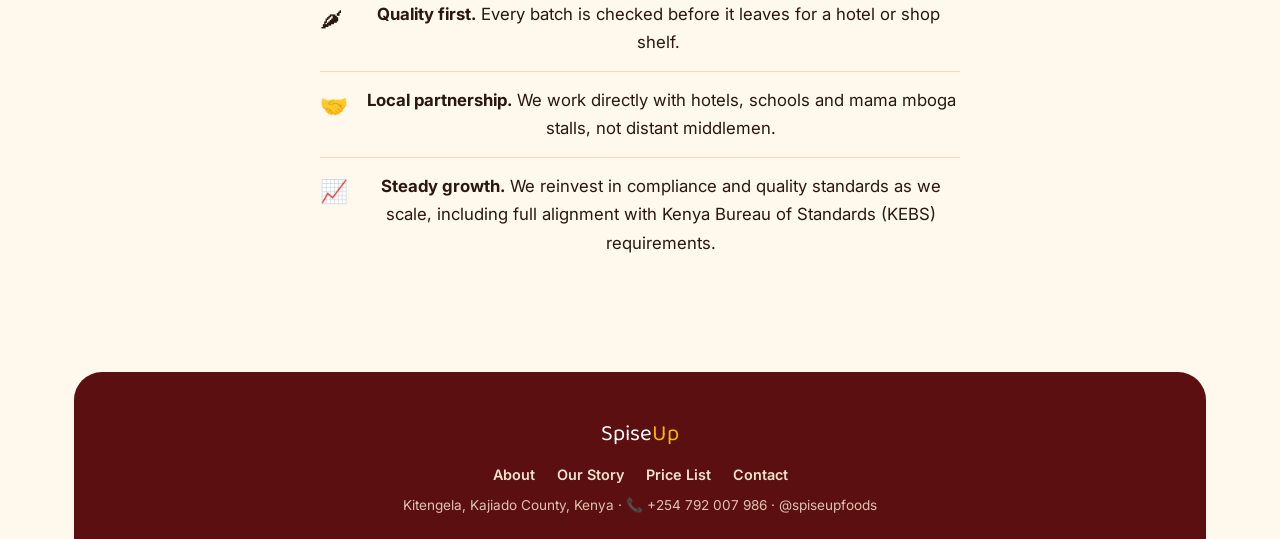
==== commit 069efeb8: "Modified UI style" ====
--- a/about.html
+++ b/about.html
@@ -4,7 +4,15 @@
   <meta charset="UTF-8">
   <meta name="viewport" content="width=device-width, initial-scale=1.0">
   <title>SpiseUp Spicy Mix - All-Natural African Seasoning</title>
-  <link rel="icon" href="images\spiseup.png">
+    <link rel="icon" type="image/png" sizes="32x32" href="images/favicon-32x32.png">
+  <link rel="icon" type="image/png" sizes="16x16" href="images/favicon-16x16.png">
+  <link rel="apple-touch-icon" sizes="180x180" href="images/apple-touch-icon.png">
+  <link rel="manifest" href="site.webmanifest">
+  <meta name="theme-color" content="#5c0f10">
+  <meta name="mobile-web-app-capable" content="yes">
+  <meta name="apple-mobile-web-app-capable" content="yes">
+  <meta name="apple-mobile-web-app-status-bar-style" content="black-translucent">
+  <meta name="apple-mobile-web-app-title" content="SpiseUp">
   <link href="https://fonts.googleapis.com/css2?family=Baloo+2:wght@500;600;700;800&family=Inter:wght@400;500;600;700&display=swap" rel="stylesheet">
   <link rel="stylesheet" href="style.css">
  
@@ -12,12 +20,13 @@
 <body>
   <div class="container">
     <nav class="navbar">
-      <a href="index.html" class="logo"><img src="images\spiseup.png" alt="SpiseUp logo" class="logo-img"></a>
+      <a href="index.html" class="logo"><img src="images/spiseup.png" alt="SpiseUp logo" class="logo-img"></a>
       <ul class="nav-links" id="navLinks">
         <li><a href="index.html">Home</a></li>
         <li><a href="about.html" class="active">About</a></li>
         <li><a href="story.html">Our Story</a></li>
         <li><a href="wholesale.html">Price List</a></li>
+        <li><a href="stockist.html">Become a Stockist</a></li>
         <li><a href="contact.html">Contact</a></li>
         <li class="nav-cta"><a href="https://wa.me/254792007986" class="btn-primary order-btn" target="_blank" rel="noopener">Order on WhatsApp</a></li>
       </ul>
@@ -57,7 +66,7 @@
             <div class="member-avatar">👨‍💼</div>
             <h4>Victor Muthoka</h4>
             <p class="role">Director</p>
-            <p class="contact-line">📞 +254 769 138 014<br>✉️ <victor class="muthoka"></victor>victor@spiseup.co.ke</p>
+            <p class="contact-line">📞 +254 769 138 014<br>✉️ victor@spiseup.co.ke</p>
           </div>
           <div class="team-member">
             <div class="member-avatar">👩‍💼</div>
@@ -89,6 +98,10 @@
       <div class="footer-meta">Kitengela, Kajiado County, Kenya · 📞 +254 792 007 986 · @spiseupfoods</div>
     </footer>
   </div>
+
+  <div class="mobile-order-bar">
+    <a href="https://wa.me/254792007986?text=Hi%20SpiseUp%2C%20I%27d%20like%20to%20order" target="_blank" rel="noopener">🌶 Order on WhatsApp</a>
+  </div>
   <script src="script.js"></script>
 </body>
 </html>
--- a/style.css
+++ b/style.css
@@ -863,4 +863,291 @@
     height: 210px;
   }
 
+}
+
+/* =========================================================
+   NEW: Split hero CTAs
+   ========================================================= */
+.hero-cta-row {
+  display: flex;
+  gap: 14px;
+  flex-wrap: wrap;
+  margin: 22px 0 30px;
+}
+@media (max-width: 900px) { .hero-cta-row { justify-content: center; } }
+
+/* =========================================================
+   NEW: Interactive tilt / depth hero image
+   ========================================================= */
+.tilt-wrap {
+  perspective: 1200px;
+}
+.tilt-target {
+  transform-style: preserve-3d;
+  transition: transform 0.25s cubic-bezier(.2,.8,.2,1);
+  will-change: transform;
+}
+.tilt-target img { pointer-events: none; }
+.floating-spice {
+  position: absolute;
+  font-size: 1.6rem;
+  opacity: 0.55;
+  pointer-events: none;
+  animation: floatSpice 6s ease-in-out infinite;
+}
+@keyframes floatSpice {
+  0%, 100% { transform: translateY(0) rotate(0deg); }
+  50% { transform: translateY(-18px) rotate(12deg); }
+}
+@media (prefers-reduced-motion: reduce) {
+  .tilt-target { transition: none; }
+  .floating-spice { animation: none; }
+}
+
+/* =========================================================
+   NEW: How to use section
+   ========================================================= */
+.use-grid {
+  display: grid;
+  grid-template-columns: repeat(5, 1fr);
+  gap: 16px;
+}
+.use-card {
+  background: var(--white);
+  border: 1px solid #f0dcc0;
+  border-radius: var(--radius);
+  padding: 20px 12px;
+  text-align: center;
+  box-shadow: var(--shadow-card);
+  transition: transform 0.18s ease;
+}
+.use-card:hover { transform: translateY(-5px); }
+.use-icon { font-size: 1.8rem; margin-bottom: 8px; }
+.use-card h4 { font-size: 0.95rem; margin-bottom: 4px; }
+.use-card p { font-size: 0.8rem; margin: 0; }
+@media (max-width: 900px) { .use-grid { grid-template-columns: repeat(3, 1fr); } }
+@media (max-width: 560px) { .use-grid { grid-template-columns: repeat(2, 1fr); } }
+
+/* =========================================================
+   NEW: Find SpiseUp Near You locator
+   ========================================================= */
+.locator-grid {
+  display: grid;
+  grid-template-columns: repeat(4, 1fr);
+  gap: 18px;
+  margin-bottom: 26px;
+}
+.locator-card {
+  background: var(--cream-deep);
+  border: 1px solid #e3bf85;
+  border-radius: var(--radius);
+  padding: 22px 18px;
+  text-align: center;
+}
+.locator-card h4 { font-size: 1.05rem; margin-bottom: 4px; }
+.locator-card p { font-size: 0.85rem; margin: 0; }
+@media (max-width: 900px) { .locator-grid { grid-template-columns: 1fr 1fr; } }
+@media (max-width: 560px) { .locator-grid { grid-template-columns: 1fr; } }
+
+/* =========================================================
+   NEW: Testimonials
+   ========================================================= */
+.testimonial-grid {
+  display: grid;
+  grid-template-columns: repeat(3, 1fr);
+  gap: 22px;
+}
+.testimonial-card {
+  background: var(--white);
+  border: 1px solid #f0dcc0;
+  border-radius: var(--radius-lg);
+  padding: 26px 24px;
+  box-shadow: var(--shadow-card);
+}
+.testimonial-stars { color: var(--gold); font-size: 1rem; margin-bottom: 10px; }
+.testimonial-quote { font-style: italic; color: var(--ink); margin-bottom: 14px; }
+.testimonial-name { font-family: var(--font-display); font-weight: 700; color: var(--red); font-size: 0.9rem; }
+.testimonials-empty {
+  text-align: center;
+  color: var(--ink-soft);
+  font-size: 0.95rem;
+  padding: 20px;
+}
+@media (max-width: 900px) { .testimonial-grid { grid-template-columns: 1fr; } }
+
+/* =========================================================
+   NEW: Gallery (photos & videos in use)
+   ========================================================= */
+.gallery-grid {
+  display: grid;
+  grid-template-columns: repeat(3, 1fr);
+  gap: 14px;
+}
+.gallery-item {
+  position: relative;
+  aspect-ratio: 1 / 1;
+  border-radius: var(--radius);
+  overflow: hidden;
+  box-shadow: var(--shadow-card);
+  cursor: pointer;
+  background: var(--cream-deep);
+}
+.gallery-item img, .gallery-item video {
+  width: 100%; height: 100%;
+  object-fit: cover;
+}
+.gallery-item .play-badge {
+  position: absolute;
+  bottom: 10px; right: 10px;
+  background: rgba(42,23,16,0.65);
+  color: var(--white);
+  width: 32px; height: 32px;
+  border-radius: 50%;
+  display: flex; align-items: center; justify-content: center;
+  font-size: 0.9rem;
+}
+@media (max-width: 900px) { .gallery-grid { grid-template-columns: repeat(2, 1fr); } }
+
+.lightbox-overlay {
+  position: fixed; inset: 0;
+  background: rgba(20, 8, 6, 0.9);
+  display: none;
+  align-items: center; justify-content: center;
+  z-index: 999;
+  padding: 20px;
+}
+.lightbox-overlay.open { display: flex; }
+.lightbox-overlay img, .lightbox-overlay video {
+  max-width: 92vw; max-height: 86vh;
+  border-radius: 10px;
+  box-shadow: 0 20px 50px rgba(0,0,0,0.5);
+}
+.lightbox-close {
+  position: absolute; top: 22px; right: 28px;
+  color: var(--white); font-size: 2rem;
+  cursor: pointer; line-height: 1;
+  font-family: var(--font-body);
+}
+
+/* =========================================================
+   NEW: Sticky mobile order bar
+   ========================================================= */
+.mobile-order-bar {
+  display: none;
+  position: fixed;
+  bottom: 0; left: 0; right: 0;
+  background: var(--maroon);
+  padding: 12px 16px;
+  z-index: 500;
+  box-shadow: 0 -6px 20px rgba(0,0,0,0.2);
+}
+.mobile-order-bar a {
+  display: block;
+  text-align: center;
+  background: linear-gradient(120deg, var(--red-bright), var(--red));
+  color: var(--white);
+  font-family: var(--font-display);
+  font-weight: 600;
+  padding: 12px;
+  border-radius: 999px;
+}
+@media (max-width: 760px) {
+  .mobile-order-bar { display: block; }
+  body { padding-bottom: 70px; }
+}
+
+/* =========================================================
+   NEW: Become a Stockist page
+   ========================================================= */
+.stockist-types {
+  display: grid;
+  grid-template-columns: repeat(3, 1fr);
+  gap: 16px;
+  margin-bottom: 40px;
+}
+.stockist-type {
+  background: var(--cream-deep);
+  border: 1px solid #e3bf85;
+  border-radius: var(--radius);
+  padding: 20px 14px;
+  text-align: center;
+}
+.stockist-type .icon { font-size: 1.7rem; margin-bottom: 8px; }
+.stockist-type p { margin: 0; font-size: 0.9rem; font-weight: 600; color: var(--maroon); }
+@media (max-width: 900px) { .stockist-types { grid-template-columns: repeat(2, 1fr); } }
+@media (max-width: 560px) { .stockist-types { grid-template-columns: 1fr; } }
+
+.stockist-form {
+  max-width: 640px;
+  margin: 0 auto;
+  background: var(--white);
+  border-radius: var(--radius-lg);
+  padding: 34px;
+  box-shadow: var(--shadow-soft);
+}
+.stockist-form label {
+  display: block;
+  font-size: 0.85rem;
+  font-weight: 600;
+  color: var(--maroon);
+  margin-bottom: 6px;
+  margin-top: 14px;
+}
+.stockist-form label:first-child { margin-top: 0; }
+.stockist-form input, .stockist-form select {
+  width: 100%;
+  font-family: var(--font-body);
+  font-size: 0.96rem;
+  padding: 12px 14px;
+  border: 1.5px solid #e7d3b8;
+  border-radius: 10px;
+  background: var(--cream);
+  color: var(--ink);
+}
+.stockist-form input:focus, .stockist-form select:focus {
+  outline: none;
+  border-color: var(--red);
+  background: var(--white);
+}
+.stockist-form button { width: 100%; justify-content: center; margin-top: 22px; }
+
+/* =========================================================
+   NEW: Richer footer columns
+   ========================================================= */
+.footer-columns {
+  display: grid;
+  grid-template-columns: 1.3fr 1fr 1fr 1fr;
+  gap: 26px;
+  text-align: left;
+  max-width: 980px;
+  margin: 0 auto 30px;
+}
+.footer-columns h5 {
+  font-family: var(--font-display);
+  color: var(--gold);
+  font-size: 0.85rem;
+  letter-spacing: 0.06em;
+  text-transform: uppercase;
+  margin-bottom: 12px;
+}
+.footer-columns a, .footer-columns p {
+  display: block;
+  color: #f4e3cf;
+  font-size: 0.88rem;
+  margin-bottom: 8px;
+  opacity: 0.9;
+}
+.footer-columns a:hover { color: var(--gold); opacity: 1; }
+@media (max-width: 760px) {
+  .footer-columns { grid-template-columns: 1fr 1fr; text-align: center; }
+}
+@media (max-width: 480px) {
+  .footer-columns { grid-template-columns: 1fr; }
+}
+
+/* =========================================================
+   NEW: Laptop / large-desktop refinement
+   ========================================================= */
+@media (min-width: 1400px) {
+  .container { max-width: 1280px; }
 }
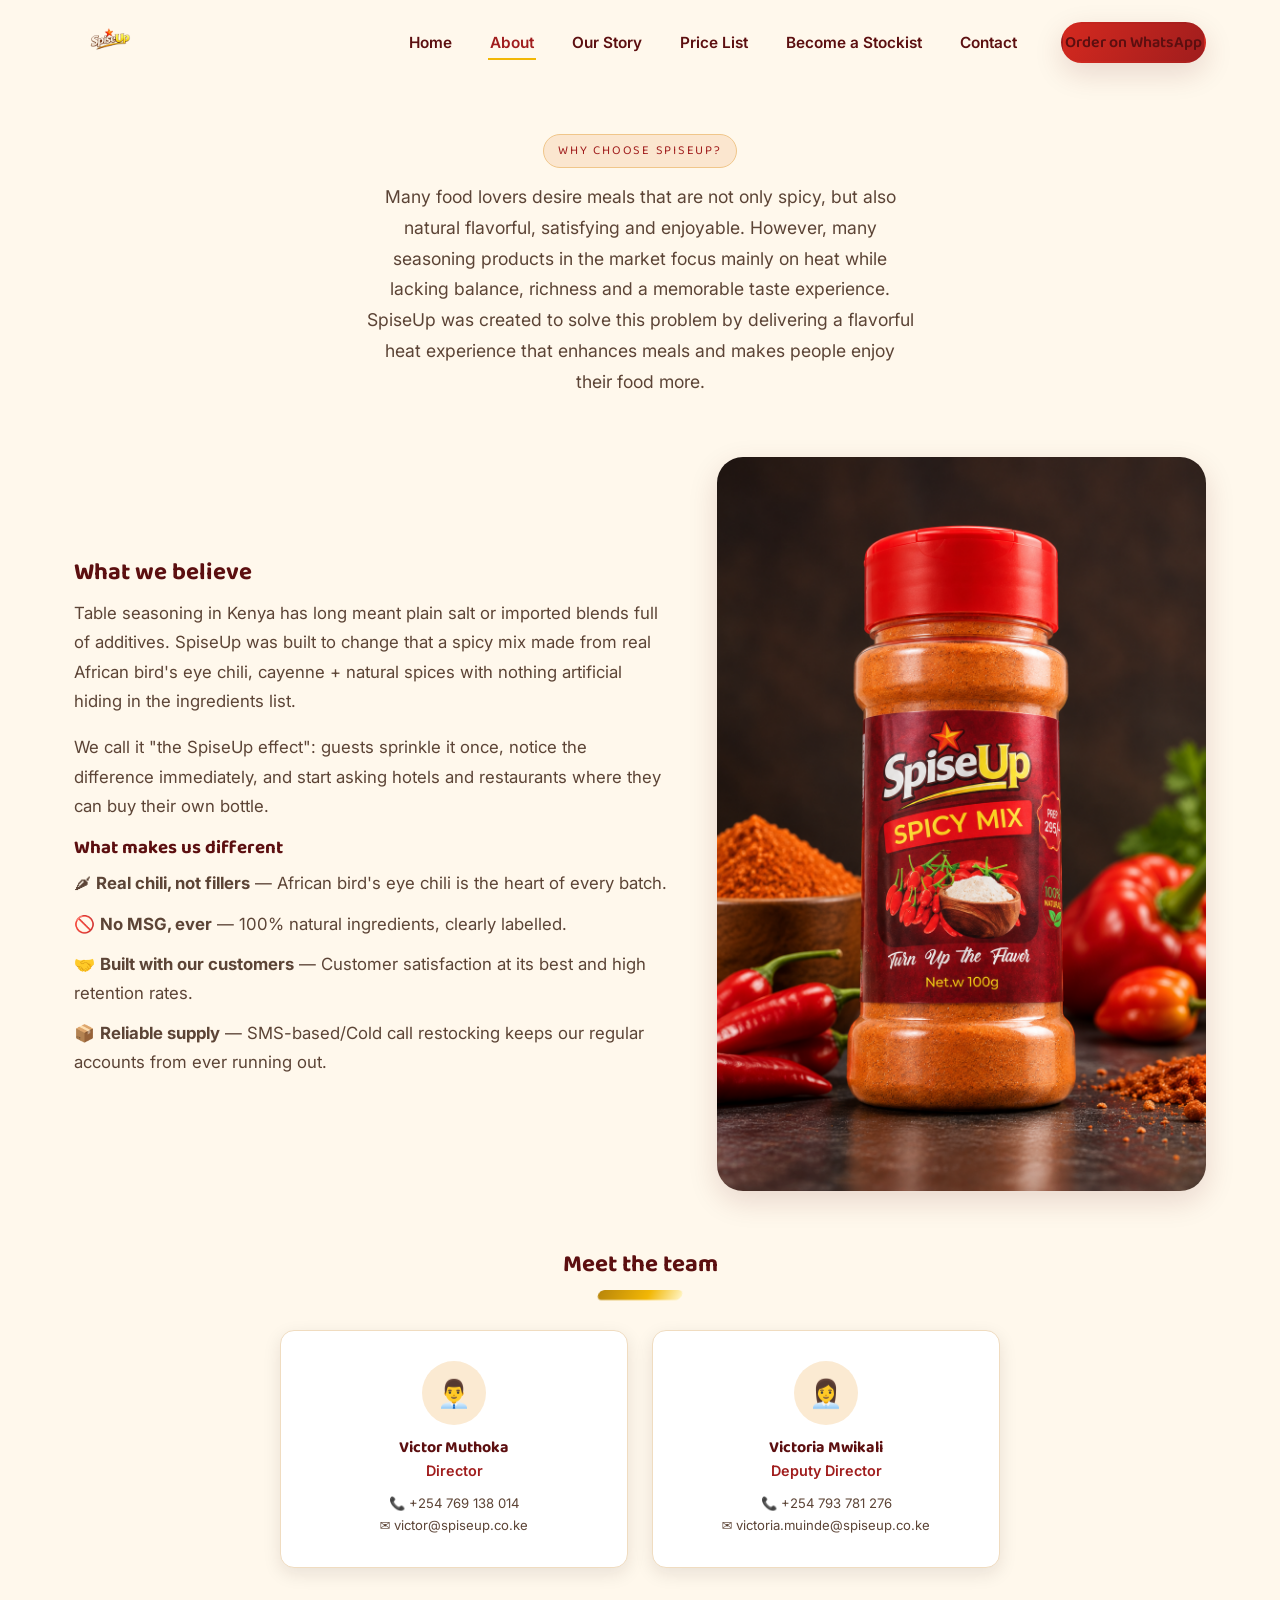
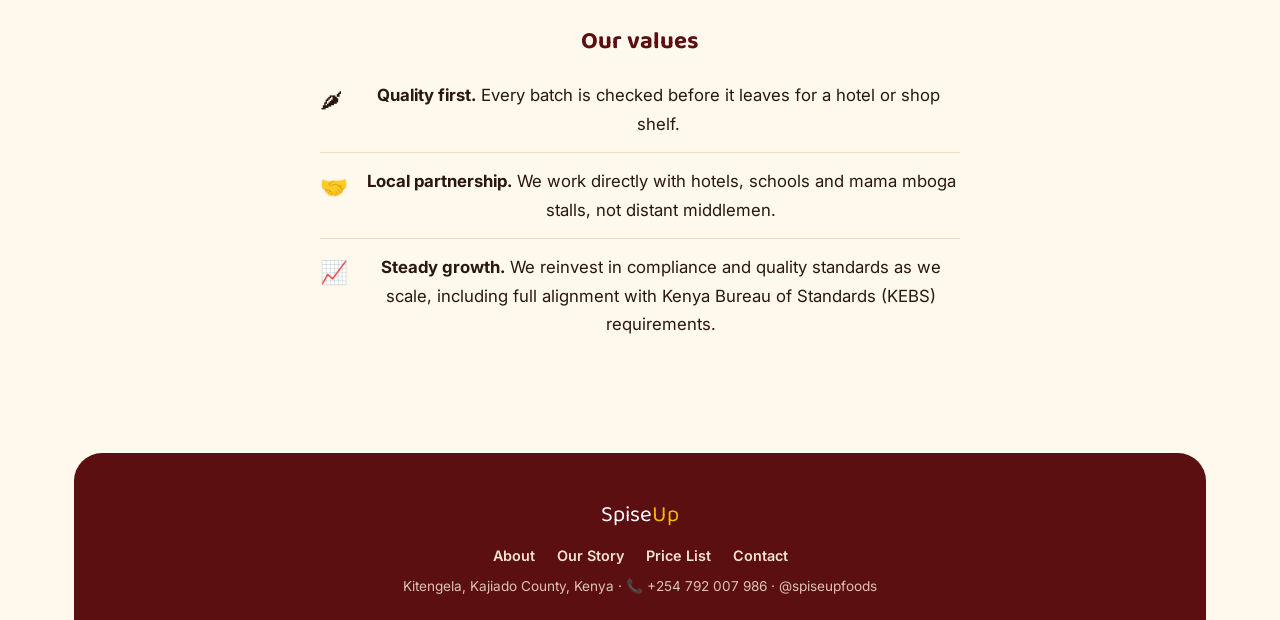
==== commit 474cf3da: "Updated images" ====
--- a/about.html
+++ b/about.html
@@ -4,9 +4,9 @@
   <meta charset="UTF-8">
   <meta name="viewport" content="width=device-width, initial-scale=1.0">
   <title>SpiseUp Spicy Mix - All-Natural African Seasoning</title>
-    <link rel="icon" type="image/png" sizes="32x32" href="images/favicon-32x32.png">
-  <link rel="icon" type="image/png" sizes="16x16" href="images/favicon-16x16.png">
-  <link rel="apple-touch-icon" sizes="180x180" href="images/apple-touch-icon.png">
+    <link rel="icon" type="image/png" sizes="32x32" href="images/favicon.png">
+  <link rel="icon" type="image/png" sizes="16x16" href="images/favicon.png">
+  <link rel="apple-touch-icon" sizes="180x180" href="images/favicon.png">
   <link rel="manifest" href="site.webmanifest">
   <meta name="theme-color" content="#5c0f10">
   <meta name="mobile-web-app-capable" content="yes">
@@ -54,7 +54,7 @@
           </ul>
         </div>
         <div class="about-image">
-          <img src="images/bottle-studio.jpg" alt="SpiseUp Spicy Mix bottle with fresh chili peppers">
+          <img src="images/bottle-studio.png" alt="SpiseUp Spicy Mix bottle with fresh chili peppers">
         </div>
       </div>
 
